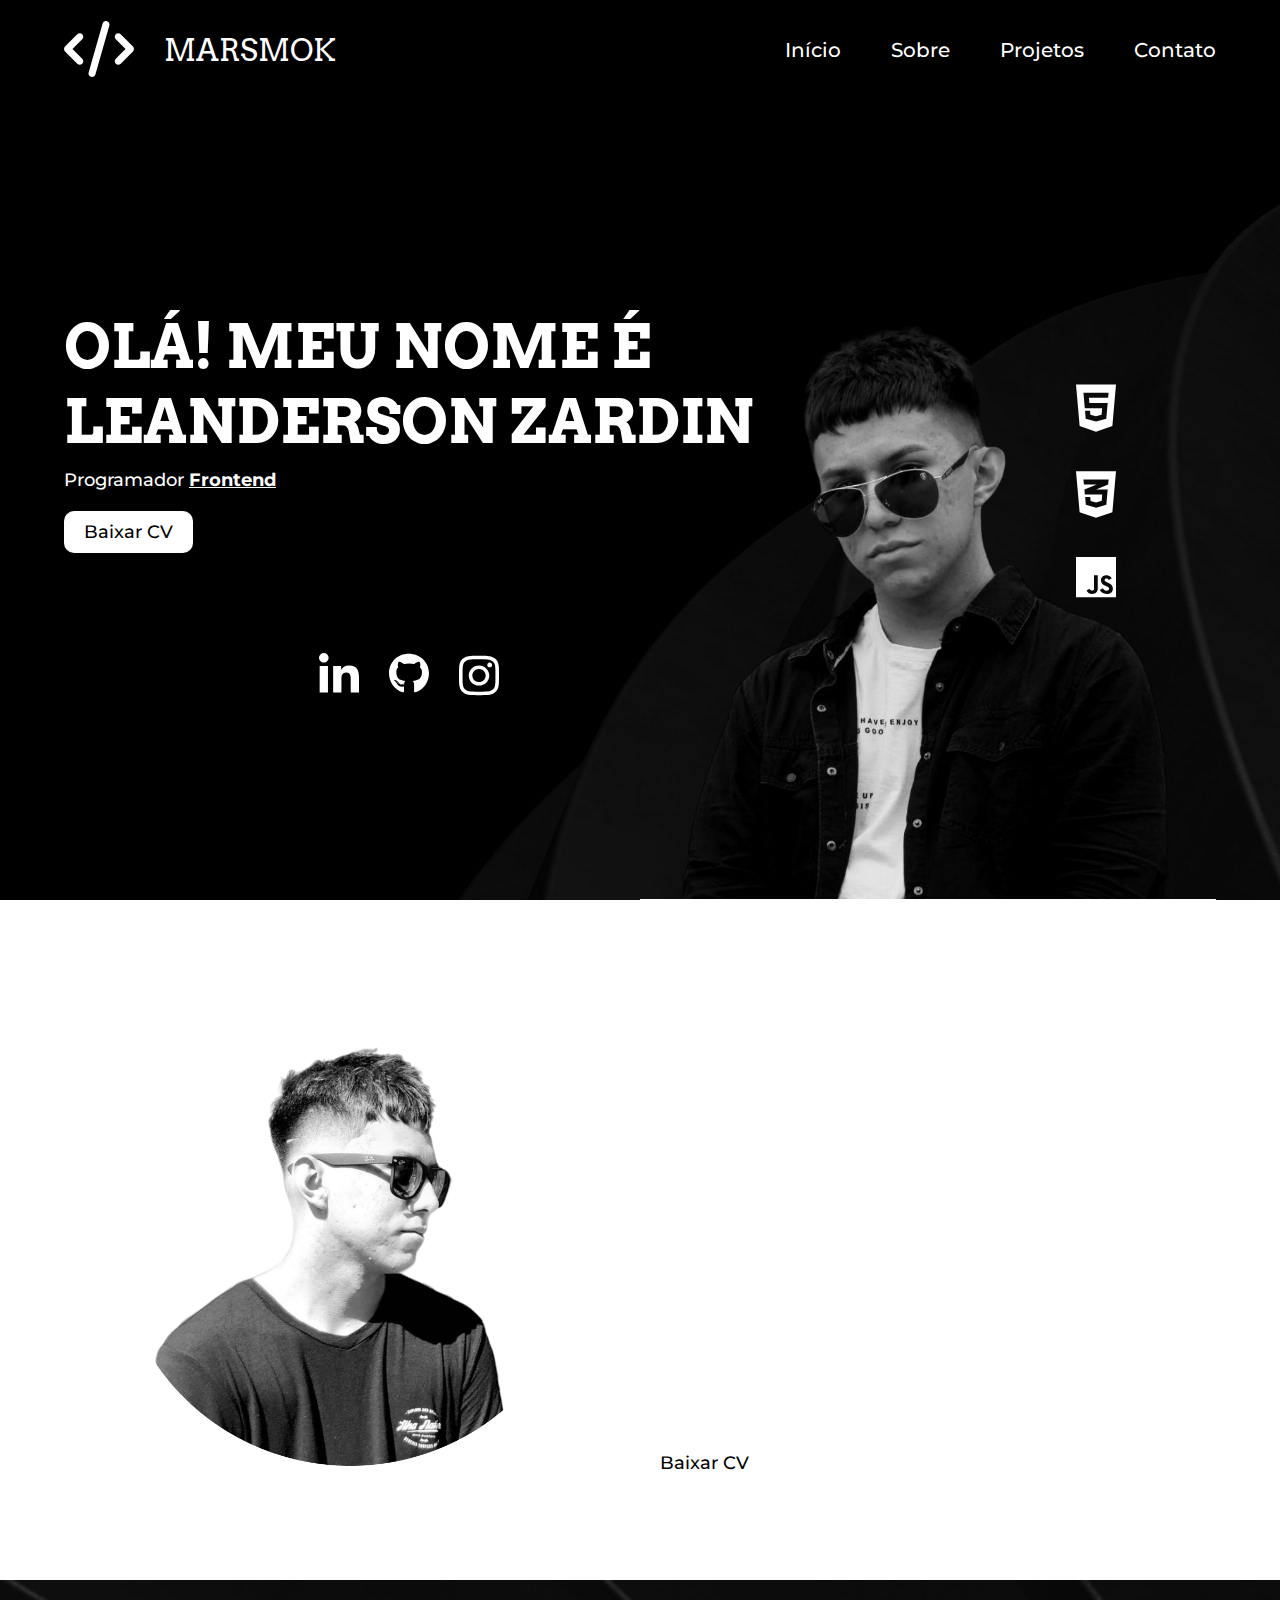
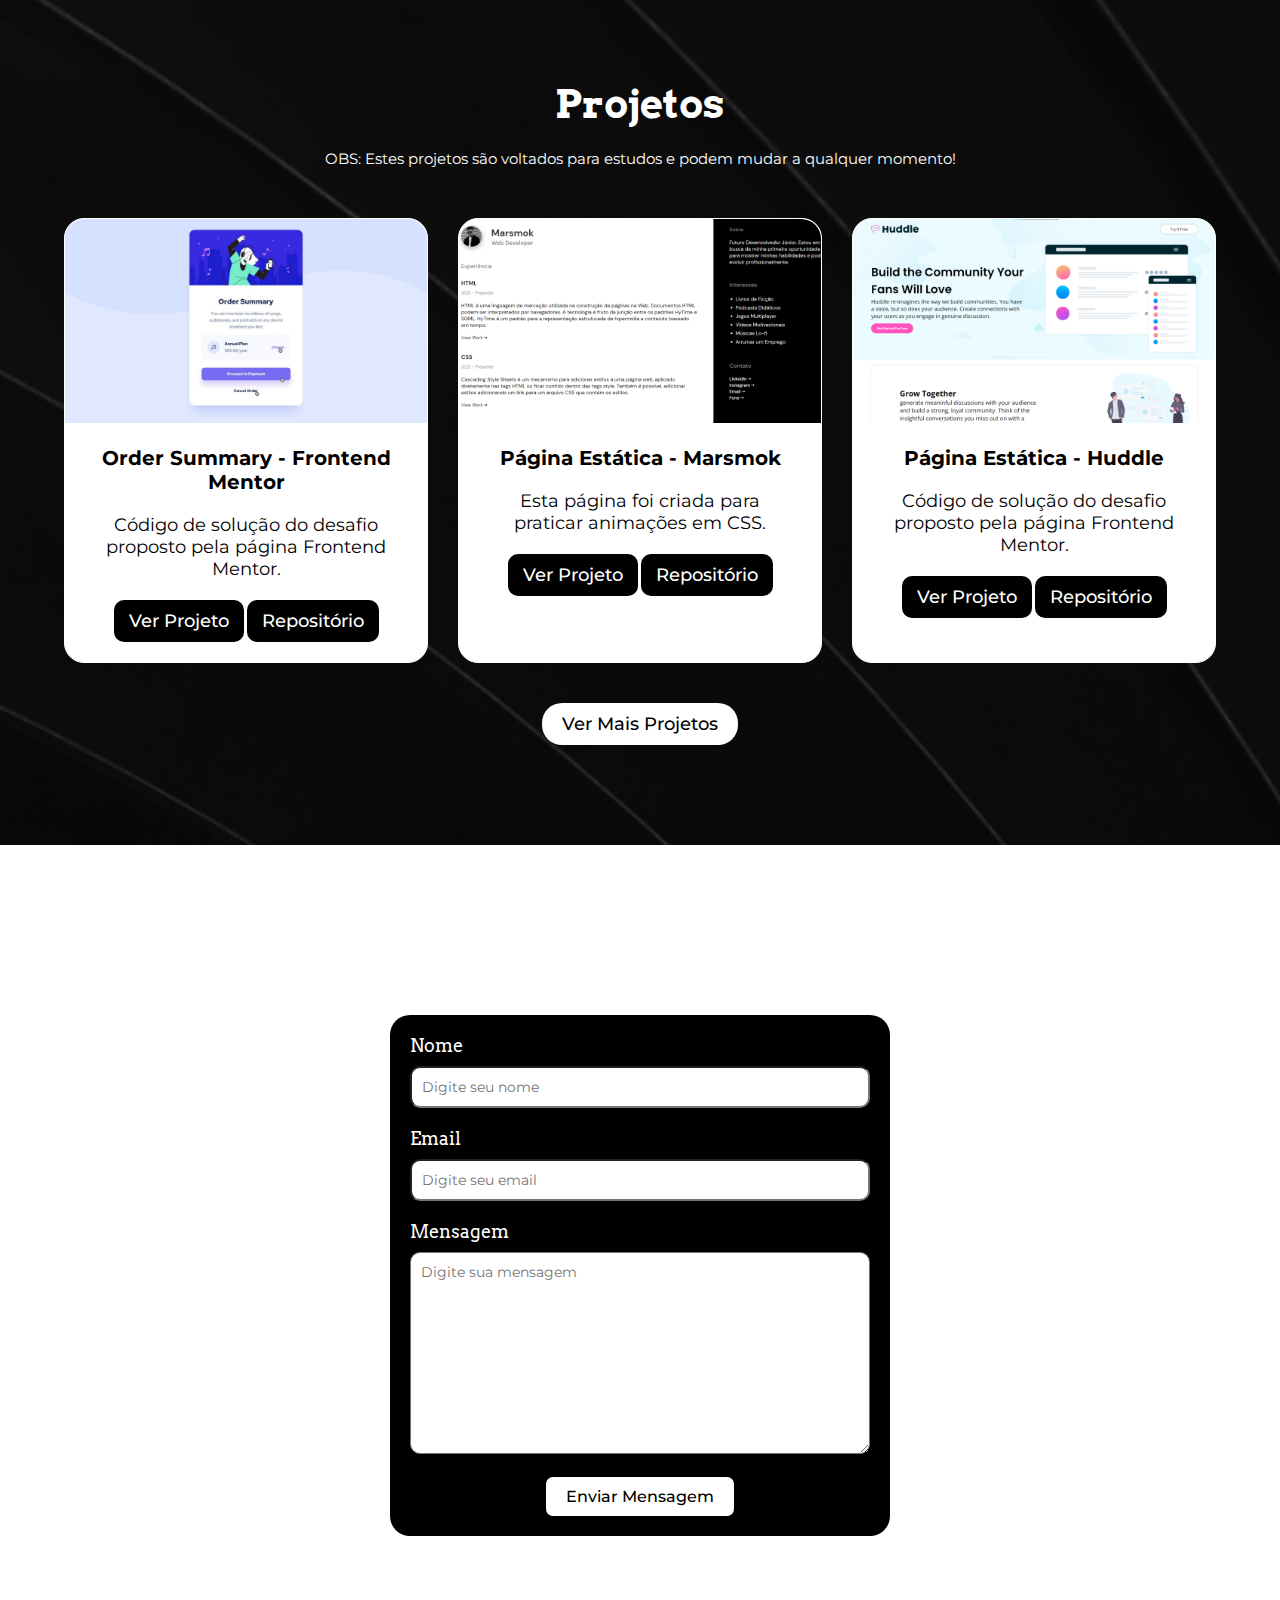
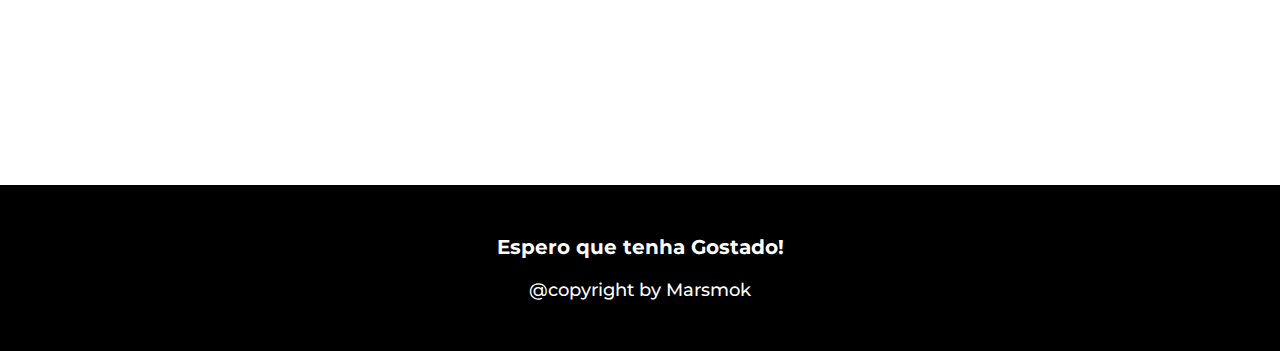
==== index.html @ 1ebda2ae "Footer Section" ====
<!DOCTYPE html>
<html lang="pt-br">
<head>
  <meta charset="UTF-8">
  <meta http-equiv="X-UA-Compatible" content="IE=edge">
  <meta name="viewport" content="width=device-width, initial-scale=1.0">
  <title>Leanderson Zardin - Portfolio</title>
  <link rel="shortcut icon" href="img/favicon-32x32.png" type="image/x-icon">
  <link rel="stylesheet" href="style/general.css">
  <link rel="stylesheet" href="style/header.css">
  <link rel="stylesheet" href="style/main.css">
  <link rel="stylesheet" href="style/footer.css">  
  <link rel="stylesheet" href="style/media.css">
</head>
<body>
  <div class="background">
    <img src="img/textura5.jpg" alt="">
  </div>
  <header>
    <section class="container">
      <nav>
        <div class="logo">
          <figure>
            <img src="img/logo-icon.svg" alt="logo">
          </figure>
          <p>MARSMOK</p>
        </div>
        <ul>
          <li>
            <a href="#home">Início</a>
          </li>
          <li>
            <a href="#about">Sobre</a>
          </li>
          <li>
            <a href="#works">Projetos</a>
          </li>
          <li>
            <a href="#contact">Contato</a>
          </li>
        </ul>
        <div class="toggle">
          <div class="line"></div>
          <div class="line"></div>
          <div class="line"></div>
        </div>
      </nav>
      <div class="principal-section" id="home">
        <div class="welcome">
          <h1>Olá! Meu nome é <br> Leanderson Zardin</h1>
          <p>Programador <span>Frontend</span></p>
          <a href="cv/CV Leanderson Zardin.pdf" download class="cv">Baixar CV</a>
          <div class="social-network">
            <a href="https://www.linkedin.com/feed/">
              <img src="img/linkedin-in.svg" alt="linkedin">
            </a>
            <a href="https://github.com/Leanderson-Zardin">
              <img src="img/github.svg" alt="github">
            </a>
            <a href="https://www.instagram.com/marsmok_/">
              <img src="img/instagram.svg" alt="instagram">
            </a>
          </div>
        </div>
        <figure>
          <img src="img/marsmok-image-3.png" alt="Imagem de Marsmok" class="marsmok-image">
          <img src="img/html5.svg" alt="html" class="icon html">
          <img src="img/css3.svg" alt="css" class="icon css">
          <img src="img/js.svg" alt="javascript" class="icon js">
        </figure>
      </div>
    </section>
  </header>
  <main>
    <section class="first-section" id="about">
      <div class="container about-section">
        <figure>
          <img src="img/marsmok-image-4.png" alt="marsmok">
        </figure>
        <div class="about">
          <h2>Sobre Mim</h2>
          <p>
            Olá! Me chamo Leanderson e tenho 18 anos.
          </p>
          <p>
            Eu sou um estudante de programação na linguagem Javascript e procuro me especializar na área de Desenvolvimento Web. Tenho ciência do que a tecnologia nos proporciona e é isso o que me motiva a seguir em frente com meus objetivos.
          </p>
          <p>
            Fiz um estágio por quase 2 anos, trabalhando na recepção do CRAS Anair, em Cachoeirinha - RS. Pude aprimorar habilidades como comunicação, relações públicas e trabalho em equipe. Atualmente, estou em busca de clientes para ajudá-los a colocar seus Negócios na internet e, é claro, para adquirir experiência.
          </p>
          <a href="cv/CV Leanderson Zardin.pdf" download class="cv">Baixar CV</a>
        </div>
      </div>
    </section>
    <section class="work-section" id="works">
      <div class="container work-container">
        <h2>Projetos</h2>
        <span>OBS: Estes projetos são voltados para estudos e podem mudar a qualquer momento!</span>
        <div class="grid-work">
          <div class="work">
            <figure>
              <img src="img/projeto2.png" alt="proejto 1">
            </figure>
            <h3>Order Summary - Frontend Mentor</h3>
            <p>
              Código de solução do desafio proposto pela página Frontend Mentor.
            </p>
            <div class="work-button">
              <button>
                <a href="https://older-summary-component.vercel.app/">
                  Ver Projeto
                </a>
              </button>
              <button>
                <a href="https://github.com/Leanderson-Zardin/Frontend-Mentor-Challenge/tree/master/Older%20Summary%20Component">
                  Repositório
                </a>
              </button>
            </div>
          </div>
          <div class="work">
            <figure>
              <img src="img/projeto1.png" alt="proejto 1">
            </figure>
            <h3>Página Estática - Marsmok</h3>
            <p>
              Esta página foi criada para praticar animações em CSS.
            </p>
            <div class="work-button">
              <button>
                <a href="https://marsmok-responsive-layout.vercel.app/">
                  Ver Projeto
                </a>
              </button>
              <button>
                <a href="https://github.com/Leanderson-Zardin/Responsive-Layout">
                  Repositório
                </a>
              </button>
            </div>
          </div>
          <div class="work">
            <figure>
              <img src="img/projeto3.png" alt="proejto 1">
            </figure>
            <h3>Página Estática - Huddle</h3>
            <p>
              Código de solução do desafio proposto pela página Frontend Mentor.
            </p>
            <div class="work-button">
              <button>
                <a href="https://huddle-frontend-challenge.vercel.app/">
                  Ver Projeto
                </a>
              </button>
              <button>
                <a href="https://github.com/Leanderson-Zardin/Frontend-Mentor-Challenge/tree/master/Huddle%20LP%20-%202">
                  Repositório
                </a>
              </button>
            </div>
          </div>
        </div>
        <button class="more-work">
          <a href="https://linktr.ee/Leanderson_Zardin_Portfolio">
            Ver Mais Projetos
          </a>
        </button>
      </div>
    </section>
    <section class="contact-section" id="contact">
      <div class="container contact-container">
        <h2>Contato</h2>
        <form action="https://api.staticforms.xyz/submit" method="post" class="grid-form">
          <div class="nome">
            <label for="nome">Nome</label>
            <input type="text" name="name" required placeholder="Digite seu nome" autocomplete="off">
          </div>
          <div class="email">
            <label for="email">Email</label>
            <input type="email" name="email" placeholder="Digite seu email" required>
          </div>
          <div class="mensagem">
            <label for="message">Mensagem</label>
            <textarea name="message" cols="30" rows="10" placeholder="Digite sua mensagem" required></textarea>
          </div>
          <button type="submit">Enviar Mensagem</button>

          <input type="hidden" name="accessKey" value="cc113016-c545-4af8-b3ac-59f536b1e426">
          <input type="hidden" name="redirectTo" value="http://127.0.0.1:5500/form-thanks.html">
        </form>
        <div class="social-network">
          <a href="https://www.linkedin.com/feed/">
            <img src="img/linkedin-in.svg" alt="linkedin">
          </a>
          <a href="https://github.com/Leanderson-Zardin">
            <img src="img/github.svg" alt="github">
          </a>
          <a href="https://www.instagram.com/marsmok_/">
            <img src="img/instagram.svg" alt="instagram">
          </a>
          <a href="https://wa.me/5551986587999">
            <img src="/img/whatsapp.svg" alt="whatsapp">
          </a>
        </div>
      </div>
    </section>
  </main>
  <footer>
    <div class="container footer-container">
      <h3>Espero que tenha Gostado!</h3>
      <p>
        @copyright by Marsmok
      </p>
    </div>
  </footer>
</body>
</html>
---- style/general.css ----
@import url('https://fonts.googleapis.com/css2?family=Arvo:wght@700&family=Montserrat:wght@400;500&display=swap');

:root {
  --primary-color: #0b0b0d;
  --secondary-color: #100153;
}

* {
  margin: 0;
  padding: 0;
  box-sizing: border-box;
  list-style: none;
  text-decoration: none;
  font-size: 10px;
  font-family: "Montserrat";
  color: white;
}

body {
  width: 100%;  
}

.container {
  width: min(164rem, 90%);
  margin: 0 auto;
}

body::-webkit-scrollbar {
  width: 14px;
}
body::-webkit-scrollbar-track {
  background: rgb(139, 138, 138);
}
body::-webkit-scrollbar-thumb {
  background-color: white;
  border-radius: 2rem;
}

.background {
  position: fixed;
  z-index: -10;
  filter: blur(4px);
}
---- style/header.css ----
header {
  width: 100%;
  height: 100vh;
  background-image: url(/img/texture3.jpg);
}

nav {
  height: 10rem;
  justify-content: space-between;
}

nav,
.logo,
nav ul {
  display: flex;
  align-items: center;
  gap: 3rem;
}

.logo p {
  font-size: 3rem;
  font-family: "Arvo";
}
.logo figure {
  width: 7rem;
}
.logo figure img {
  width: 100%;
}

nav ul {
  gap: 5rem;
}
nav ul li a{
  font-size: 2rem;
  font-weight: 500;
  color: white;
}

.toggle {
  width: 4rem;
  height: 5rem;
  display: none;
  flex-direction: column;
  gap: .5rem;
  justify-content: center;
}
.line {
  width: 100%;
  height: .5rem;
  border-radius: 1rem;
  background: white;
  display: block;
}

.principal-section {
  display: flex;
  align-items: center;
  justify-content: space-between;
  gap: 15rem;
  height: calc(100vh - 10rem);
  width: 100%;
  position: relative;
  overflow: hidden;
}

.principal-section figure {
  width: 50%;
  max-height: calc(100vh - 10rem);
  position: absolute;
  display: block;
  bottom: 0;
  right: 0;
  border-bottom: 1px solid white;
}
.principal-section figure img {
  width: 100%;
  display: block;
}

h1 {
  font-family: "Arvo";
  font-size: 6rem;
  text-transform: uppercase;
  margin: 1rem 0rem;
}

.principal-section p {
  font-size: 1.8rem;
  font-weight: 500;
}
.principal-section p span {
  font-size: 1.8rem;
  font-weight: bold;
  text-decoration: underline;
}

.principal-section a.cv,
.about-section a.cv {
  color: black;
  padding: 1rem 2rem;
  border-radius: 1rem;
  background: white;
  display: inline-block;
  margin-top: 2rem;
  font-size: 1.8rem;
  font-weight: 500;

}

.social-network {
  display: flex;
  margin-top: 5rem;
  gap: 3rem;
  margin: 10rem auto 0rem;
  justify-content: center;
}
.social-network a img {
  width: 4rem;
}

.principal-section figure img.icon {
  width: 7%;
  position: absolute;
  right: 10rem;
}
.html {
  top: 10%;
}
.css {
  top: 25%;
}
.js {
  top: 40%;
}
---- style/main.css ----
/*----------------- ABOUT SECTION --------------------*/
.first-section {
  border: 1px solid white;
}

.about-section {
  display: flex;
  align-items: center;
  margin: 5rem auto;
}
.about-section figure img {
  width: 100%;
}
.about-section figure {
  width: 50%;
}
.about {
  width: 50%;
  color: white;
}

h2 {
  font-size: 4rem;
  font-family: "Arvo";
  margin-bottom: 2rem;
}
.about-section p {
  font-size: 1.8rem;
  margin-bottom: 1.5rem;
  line-height: 2.6rem;
}
.about-section p:first-of-type {
  font-weight: 500;
}

/*----------------- WORK SECTION --------------------*/
.work-section {
  background-image: url(/img/textura4.jpg);
  padding: 10rem 0rem;
  text-align: center;
}

.grid-work {
  margin-top: 5rem;
}

.work {
  background: white;
  border-radius: 2rem;
  border: 1px solid white;
}
.work figure,
.work figure img {
  width: 100%;
  border-top-right-radius: 2rem;
  border-top-left-radius: 2rem;
}

.work h3 {
  font-size: 2rem;
  margin: 2rem 0rem;
  color: black;
}

.work-section span {
  font-size: 1.5rem;
}

.work button {
  background: black;
  border-radius: 1rem;
  padding: 1rem 1.5rem;
  border: none;
}
.work button a {
  font-size: 1.8rem;
  font-weight: 500;
}
.work-button {
  padding-bottom: 2rem;
}

.work p {
  font-size: 1.8rem;
  padding: 0rem 4rem;
  margin-bottom: 2rem;
  color: black;
}

.grid-work {
  display: grid;
  grid-template-columns: repeat(3, 1fr);
  gap: 3rem;
}

.more-work {
  background-color: white;
  border: none;
  border-radius: 2rem;
  padding: 1rem 2rem;
  margin-top: 4rem;
}
.more-work a {
  font-size: 1.8rem;
  font-weight: 500;
  color: black;
}

/*----------------- CONTACT SECTION --------------------*/

.contact-section {
  padding: 10rem 0rem;
  text-align: center;
  border: 1px solid white;
}

.contact-section form label{
  display: block;
  font-weight: 500;
  font-family: "arvo";
  font-size: 1.8rem;
  text-align: left;
}
.contact-section form {
  width: min(50rem, 90%);
  margin: 0rem auto;
  text-align: center;
  padding: 2rem;
  background: black;
  border-radius: 2rem;
}
.contact-section form div {
  margin-bottom: 2rem;
}

.contact-section label,
.contact-section input,
textarea {
  width: 100%;
}

.contact-section input,
textarea {
  color: black;
  padding: 1rem;
  border-radius: 1rem;
  margin-top: 1rem;
  font-size: 1.4rem;
}
.contact-section input:focus,
textarea:focus {
  outline: none;
}

.contact-section form button {
  background: white;
  color: black;
  padding: 1rem 2rem;
  border: none;
  border-radius: .7rem;
  font-size: 1.6rem;
  font-weight: 500;
}

.contact-section .social-network {
  flex-wrap: wrap;
}
---- style/footer.css ----
footer {
  background: black;
  padding: 5rem 0rem;
  text-align: center;
}

footer h3 {
  font-size: 2rem;
  margin-bottom: 2rem;
}

footer p {
  font-size: 1.8rem;
  font-weight: 500;
}
---- style/media.css ----
@media (max-width: 1250px) {
  .grid-work {
    grid-template-columns: 1fr;
    padding: 0rem 2rem;
  }
}

@media (max-width: 1220px) {
  header {
    height: 100%;
  }
  
  h1 {
    font-size: 5rem;
  }
  .welcome {
    text-align: center;
  }

  .principal-section {
    flex-direction: column;
    margin-top: 5rem;
    gap: 4rem;
    justify-content: space-between;
    height: 100%;
  }
  .principal-section figure {
    position: relative;
    bottom: 0;
    width: min(50rem, 80%)
  }
  .social-network {
    margin-top: 7rem;
  }
  .principal-section figure img.icon {
    display: none;
  }

  .about-section {
    flex-direction: column;
  }
  .about {
    width: 90%;
    color: white;
    text-align: center;
  }
  .first-section a {
    margin-bottom: 5rem;
  }
}

@media (max-width: 1020px) {
  header {
    background-position: left;
  }
}

@media (max-width: 800px) {
  .toggle {
    display: flex;
  }
  nav ul {
    display: none;
  }
}

@media (max-width: 640px) {
  h1 {
    font-size: 3.5rem;
  }
}

@media (max-width: 490px) {
  h1 {
    font-size: 2.5rem;
  }
  .logo p {
    font-size: 2rem;
  }
  .logo figure {
    width: 5rem;
  }
}

@media (max-width: 344px) {
  .work button:first-of-type {
    margin-bottom: 1rem;
  }
}

@media (max-width: 300px) {
  .logo figure {
    display: none;
  }
}
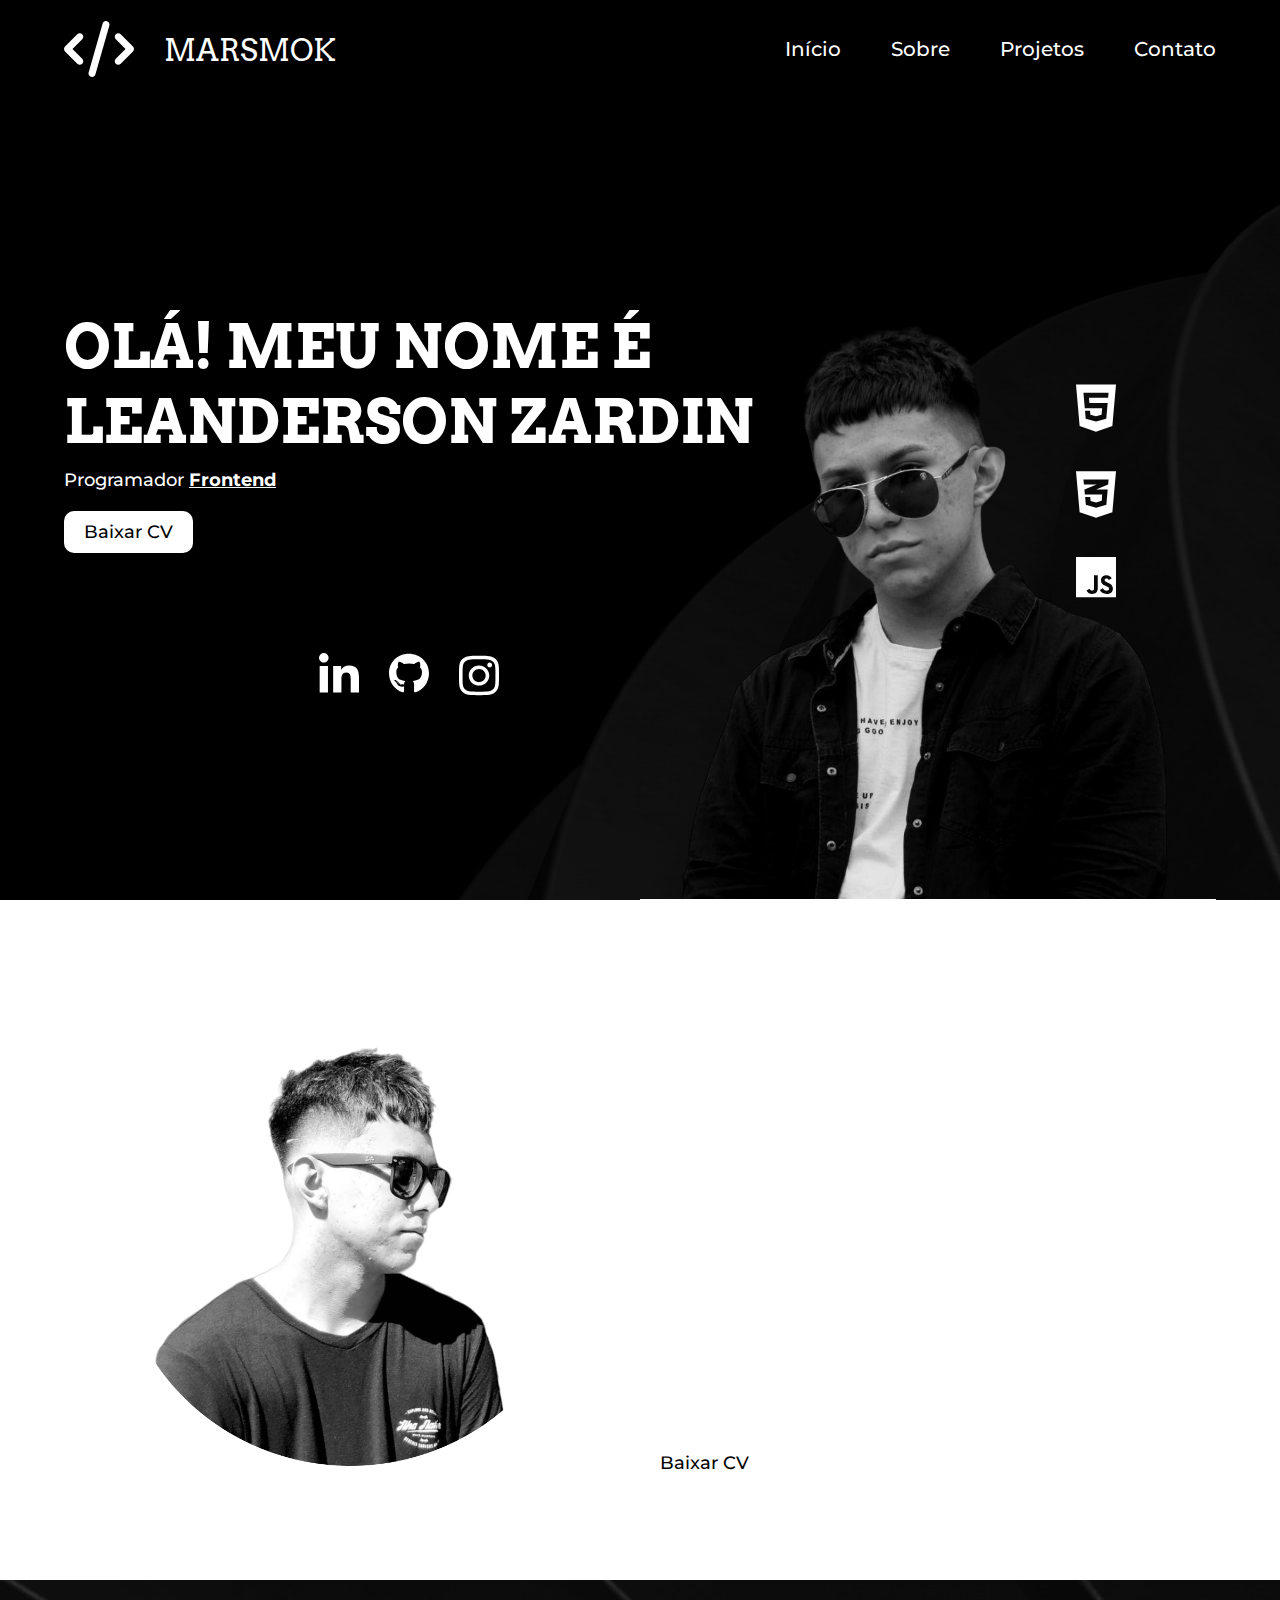
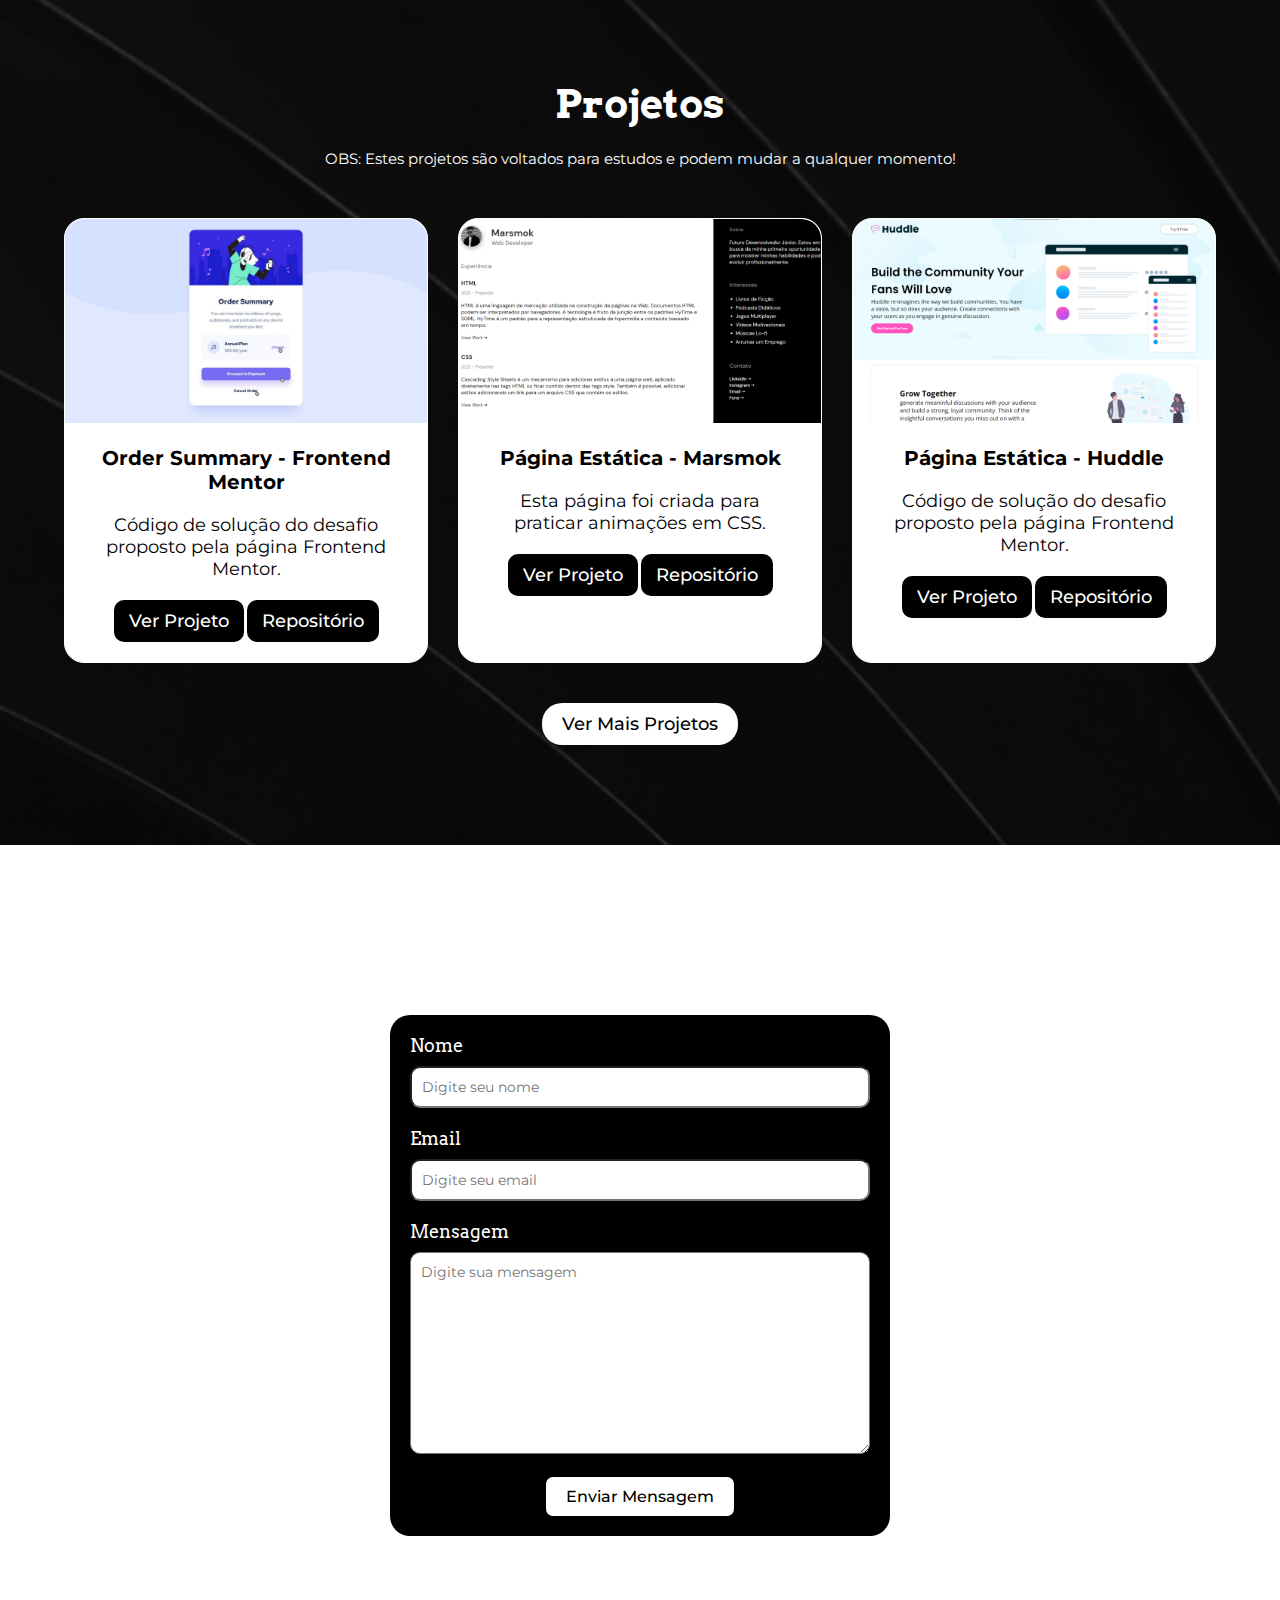
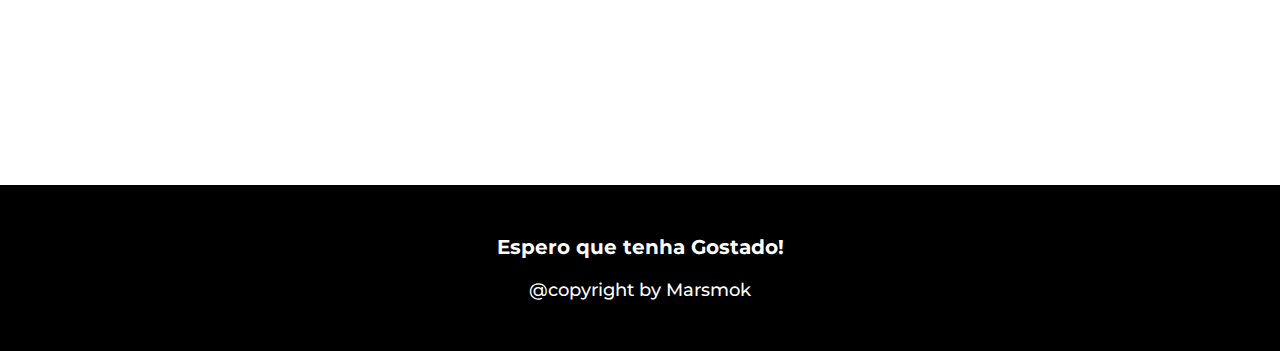
==== commit 1046ffbb: "Transitions" ====
--- a/index.html
+++ b/index.html
@@ -28,15 +28,19 @@
         <ul>
           <li>
             <a href="#home">Início</a>
+            <hr>
           </li>
           <li>
             <a href="#about">Sobre</a>
+            <hr>
           </li>
           <li>
             <a href="#works">Projetos</a>
+            <hr>
           </li>
           <li>
             <a href="#contact">Contato</a>
+            <hr>
           </li>
         </ul>
         <div class="toggle">
--- a/style/header.css
+++ b/style/header.css
@@ -35,6 +35,14 @@
   font-size: 2rem;
   font-weight: 500;
   color: white;
+}
+nav ul li hr {
+  transform-origin: 0px 0px;
+  transform: scaleX(0);
+  transition: all .15s;
+}
+nav ul li:hover hr {
+  transform: scaleX(1);
 }
 
 .toggle {
@@ -105,7 +113,11 @@
   margin-top: 2rem;
   font-size: 1.8rem;
   font-weight: 500;
-
+  transition: all .15s;
+}
+.principal-section a.cv:hover,
+.about-section a.cv:hover {
+  background: rgb(165, 160, 160);
 }
 
 .social-network {
@@ -117,6 +129,10 @@
 }
 .social-network a img {
   width: 4rem;
+  transition: all .15s;
+}
+.social-network a img:hover {
+  filter: opacity(.6);
 }
 
 .principal-section figure img.icon {
--- a/style/main.css
+++ b/style/main.css
@@ -71,6 +71,10 @@
   border-radius: 1rem;
   padding: 1rem 1.5rem;
   border: none;
+  transition: all .15s;
+}
+.work button:hover {
+  opacity: .6;
 }
 .work button a {
   font-size: 1.8rem;
@@ -99,6 +103,10 @@
   border-radius: 2rem;
   padding: 1rem 2rem;
   margin-top: 4rem;
+  transition: all .15s;
+}
+.more-work:hover {
+  background: rgb(165, 160, 160);
 }
 .more-work a {
   font-size: 1.8rem;
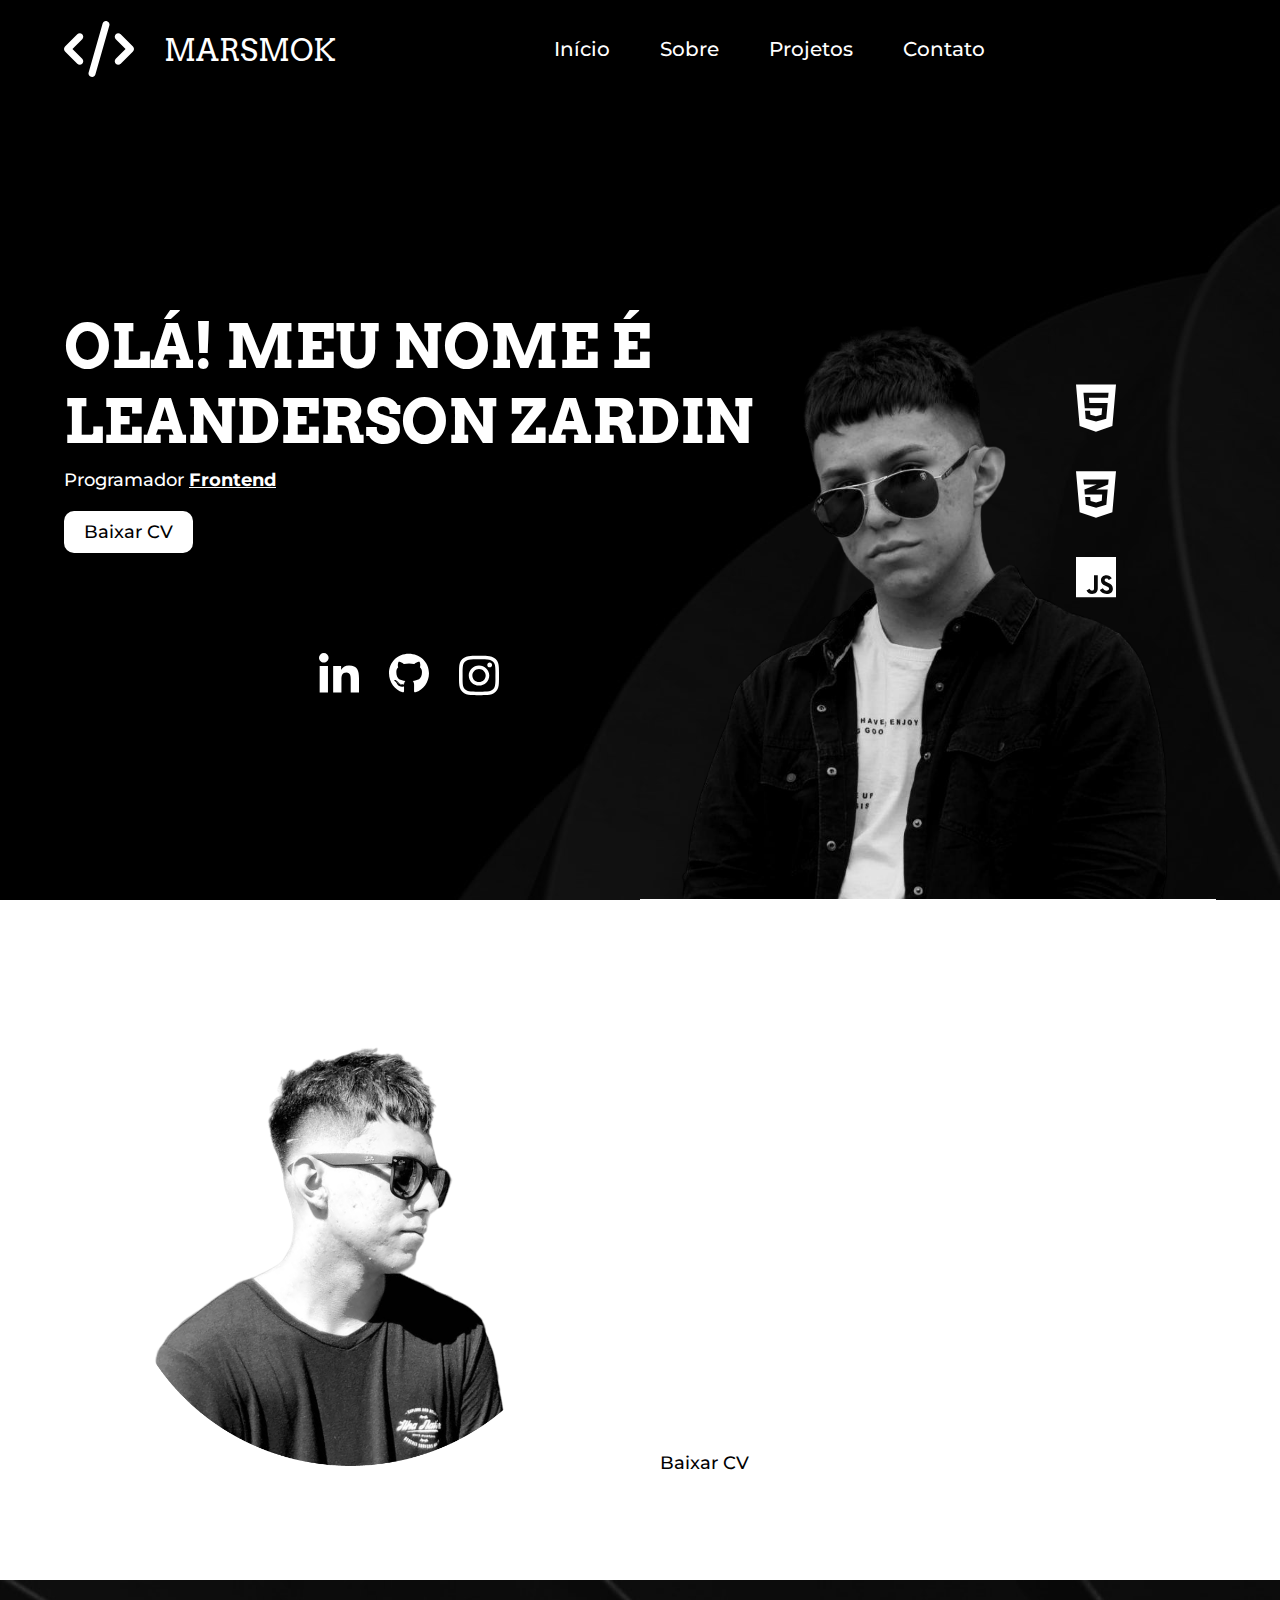
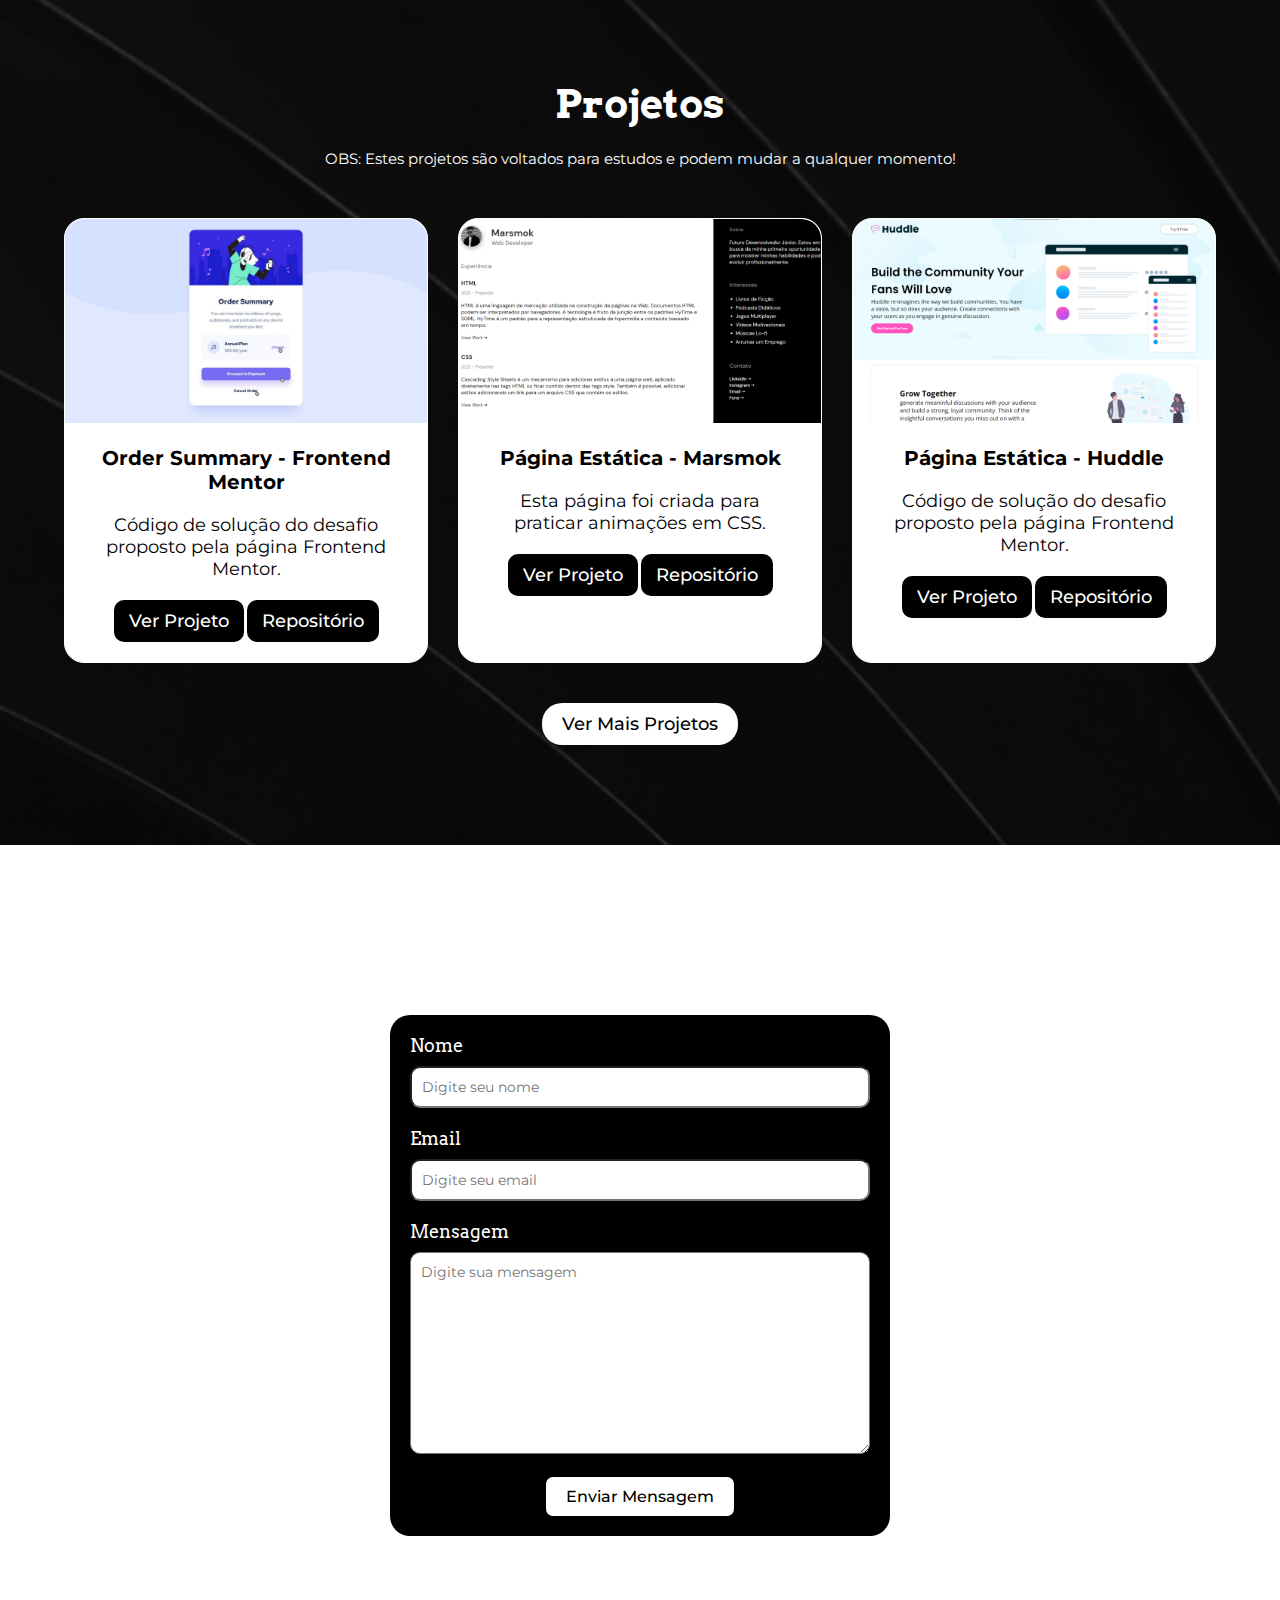
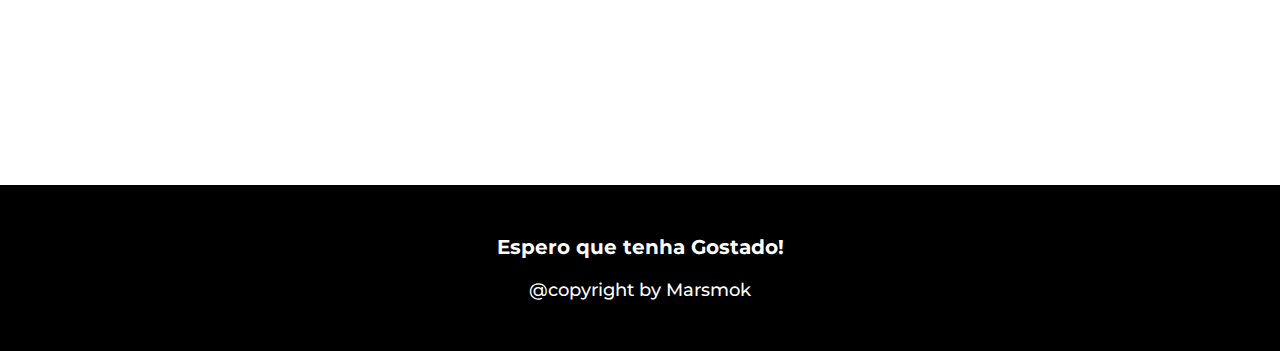
==== commit 64043772: "Toggle" ====
--- a/index.html
+++ b/index.html
@@ -43,10 +43,31 @@
             <hr>
           </li>
         </ul>
-        <div class="toggle">
-          <div class="line"></div>
-          <div class="line"></div>
-          <div class="line"></div>
+        <input type="checkbox" id="check">
+        <div id="toggle">
+            <div class="line top"></div>
+            <div class="line mid"></div>
+            <div class="line bottom"></div>
+            <div class="menu-hidden">
+              <ul>
+                <li>
+                  <a href="#home">Início</a>
+                  <hr>
+                </li>
+                <li>
+                  <a href="#about">Sobre</a>
+                  <hr>
+                </li>
+                <li>
+                  <a href="#works">Projetos</a>
+                  <hr>
+                </li>
+                <li>
+                  <a href="#contact">Contato</a>
+                  <hr>
+                </li>
+              </ul>
+            </div>
         </div>
       </nav>
       <div class="principal-section" id="home">
@@ -218,5 +239,16 @@
       </p>
     </div>
   </footer>
+
+  <script>
+    const toggle = document.getElementById('toggle');
+    let show = true;
+    toggle.addEventListener("click", () => {
+      toggle.classList.toggle('active');
+      document.body.style.overflow = show ? "hidden" : "initial";
+      show = !show; 
+    })
+
+  </script>
 </body>
 </html>--- a/style/header.css
+++ b/style/header.css
@@ -44,14 +44,17 @@
 nav ul li:hover hr {
   transform: scaleX(1);
 }
-
-.toggle {
+#check {
+  visibility: hidden;
+}
+#toggle {
   width: 4rem;
   height: 5rem;
   display: none;
   flex-direction: column;
   gap: .5rem;
   justify-content: center;
+  cursor: pointer;
 }
 .line {
   width: 100%;
@@ -59,7 +62,39 @@
   border-radius: 1rem;
   background: white;
   display: block;
+  transition: all .15s;
+  z-index: inherit;
 }
+
+#toggle.active .top {
+  transform: translateY(1rem) rotate(45deg);
+}
+#toggle.active .mid {
+  transform: scale(0);
+}
+#toggle.active .bottom {
+  transform: translateY(-1rem) rotate(-45deg);
+}
+
+#toggle.active {
+  position: absolute;
+  top: 2.5rem;
+  right: 5%;
+  z-index: 100;
+}
+
+#toggle.active .menu-hidden {
+  position: fixed;
+  height: 100vh;
+  width: 100vw;
+  background: gray;
+  z-index: 10;
+  left: 0;
+  bottom: 0;
+  overflow: hidden;
+}
+
+/*----------------- PRINCIPAL SECTION --------------------*/
 
 .principal-section {
   display: flex;
--- a/style/media.css
+++ b/style/media.css
@@ -56,7 +56,7 @@
 }
 
 @media (max-width: 800px) {
-  .toggle {
+  #toggle {
     display: flex;
   }
   nav ul {
@@ -86,9 +86,6 @@
   .work button:first-of-type {
     margin-bottom: 1rem;
   }
-}
-
-@media (max-width: 300px) {
   .logo figure {
     display: none;
   }
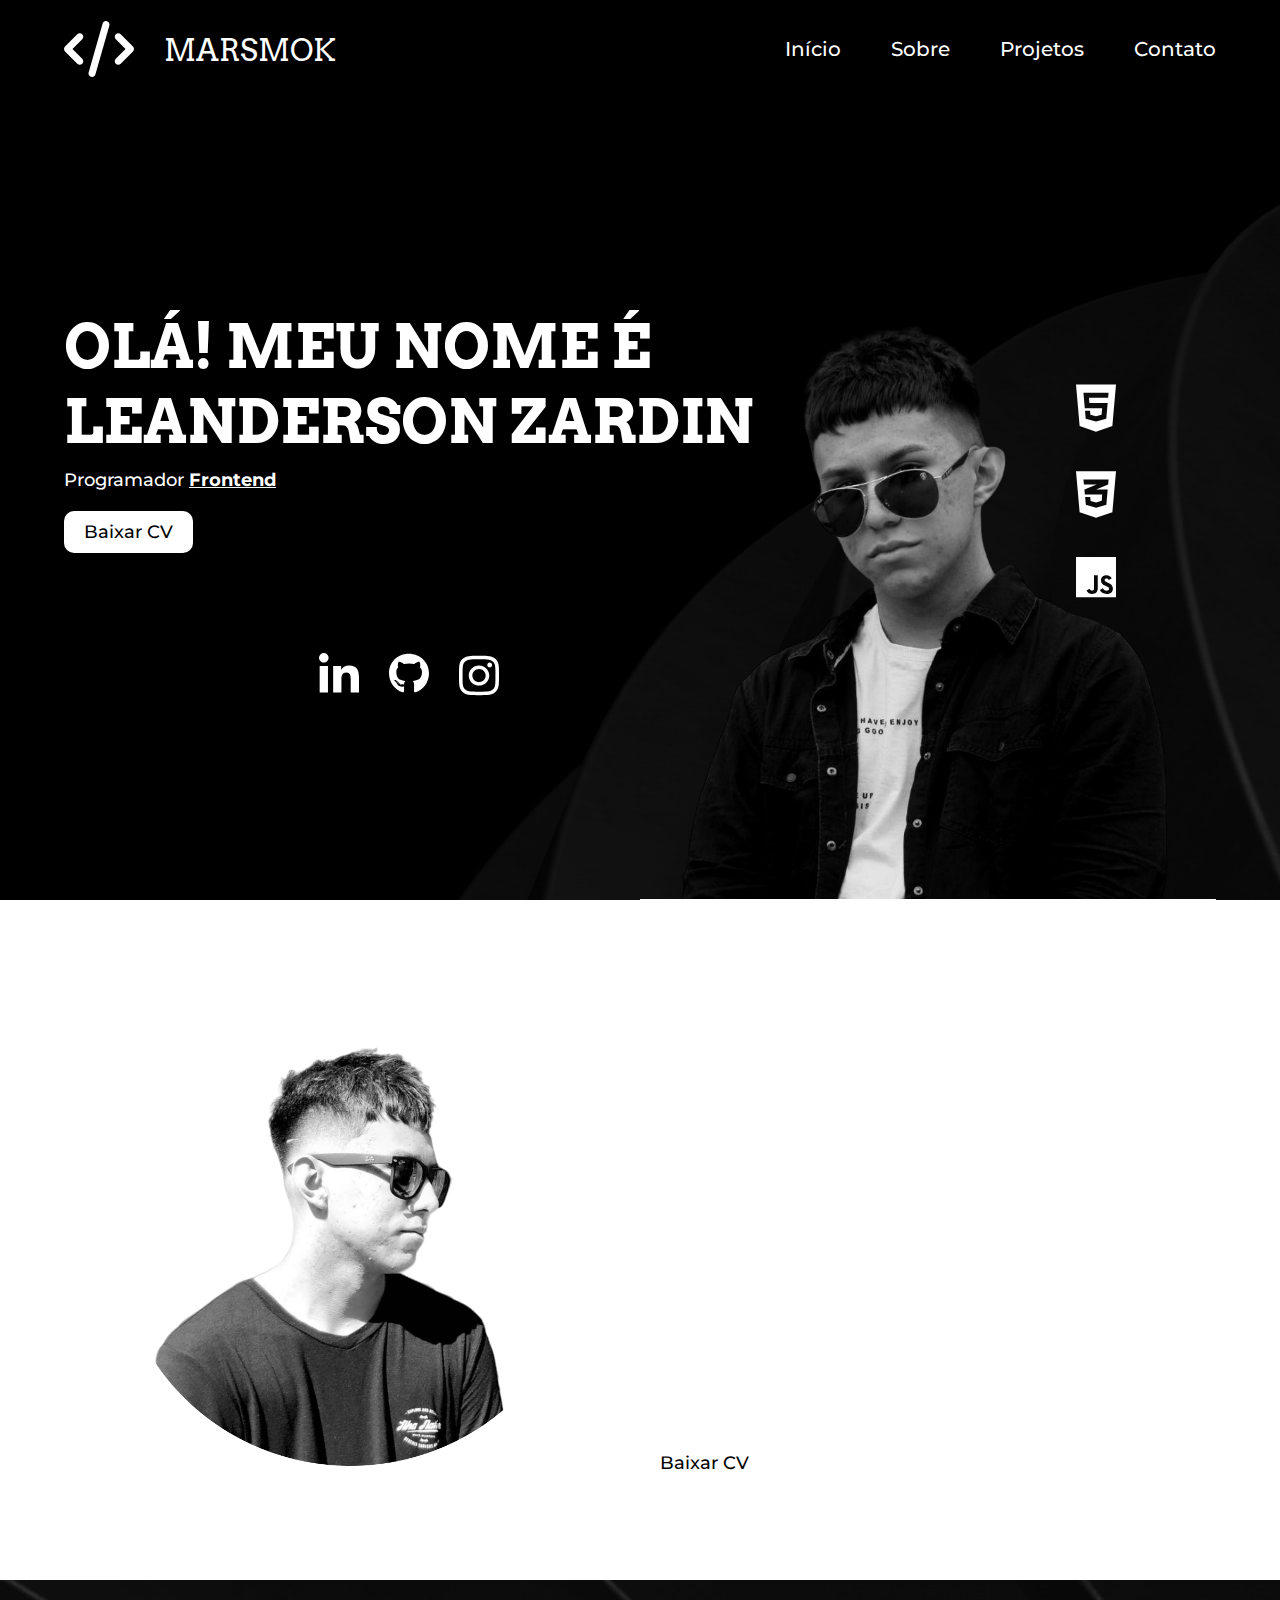
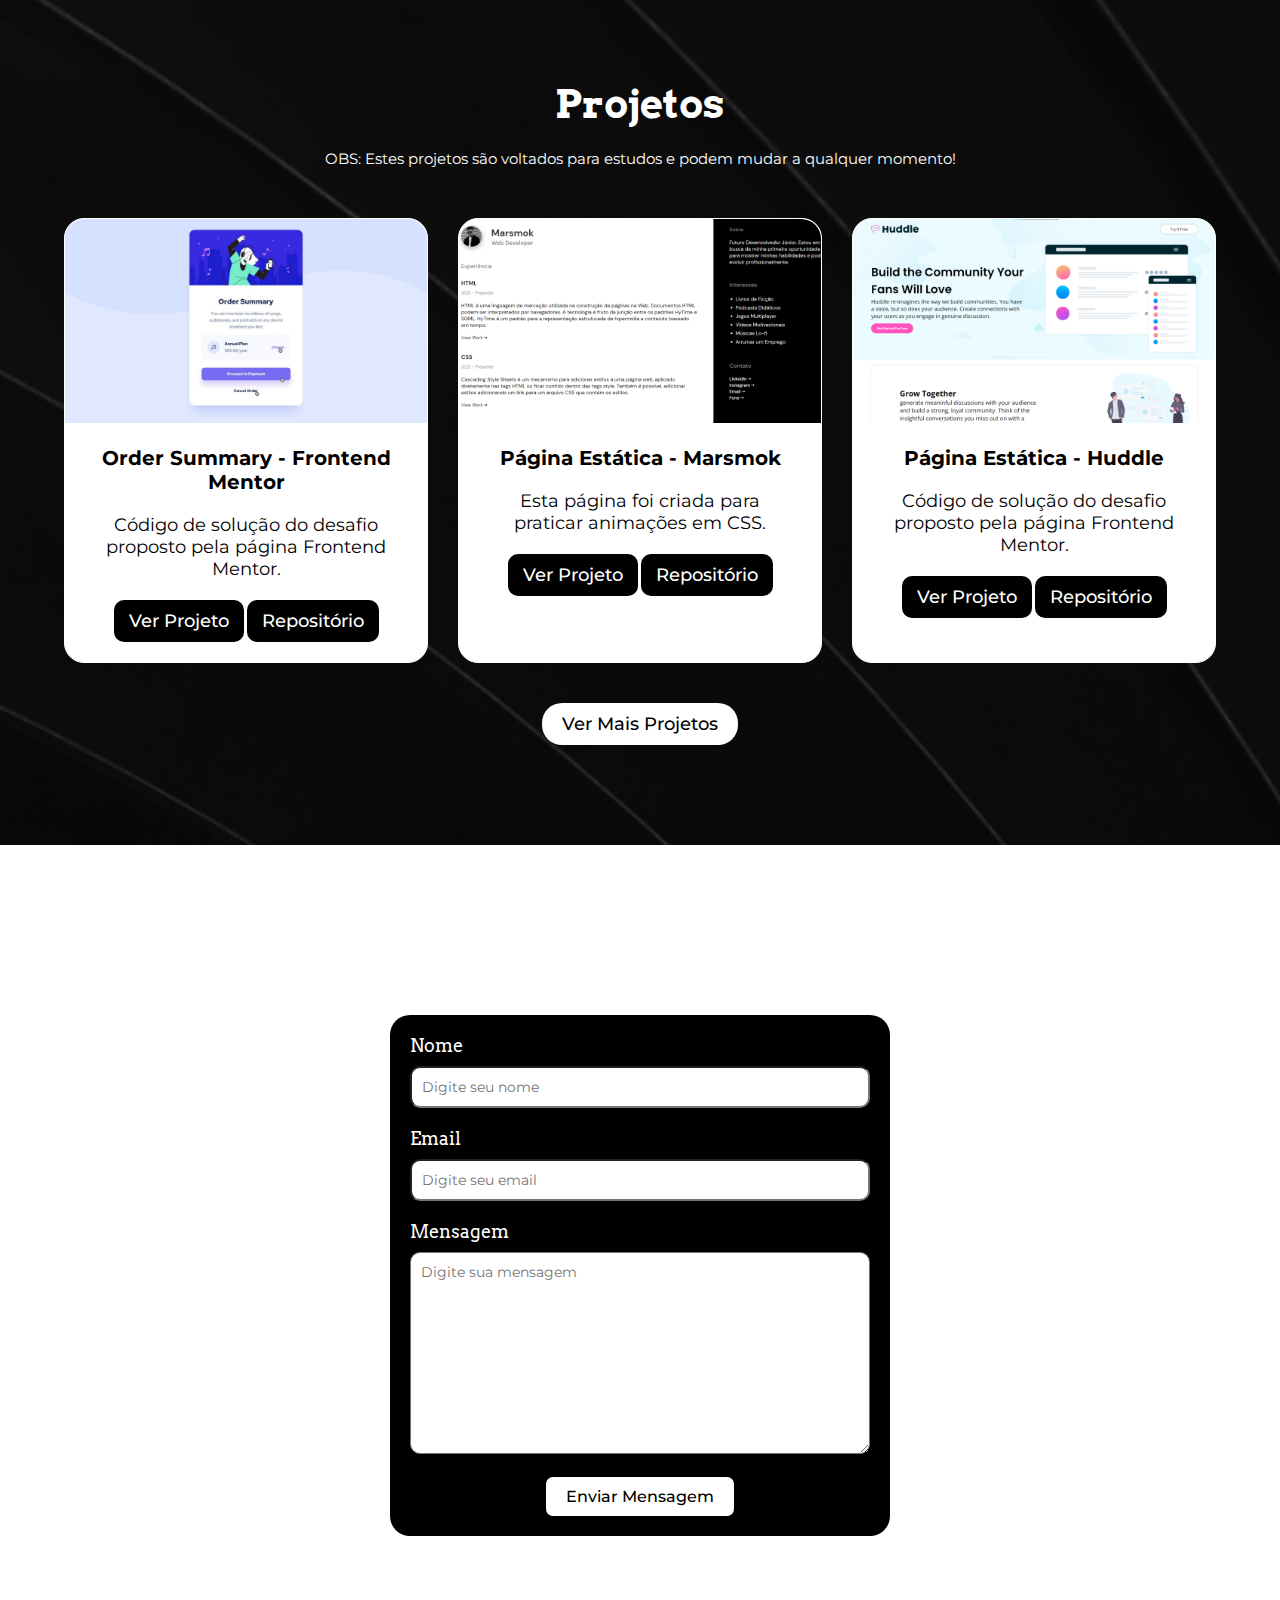
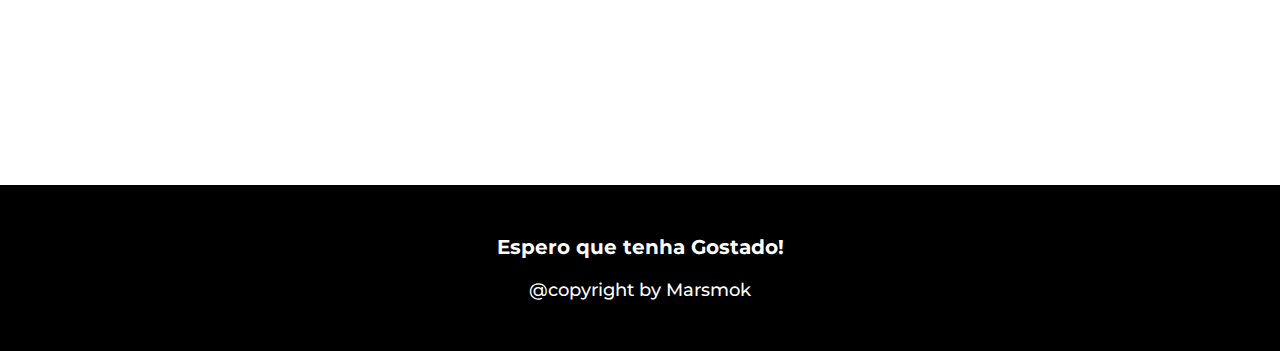
==== commit e1920c79: "finished toggle" ====
--- a/index.html
+++ b/index.html
@@ -43,7 +43,6 @@
             <hr>
           </li>
         </ul>
-        <input type="checkbox" id="check">
         <div id="toggle">
             <div class="line top"></div>
             <div class="line mid"></div>
--- a/style/header.css
+++ b/style/header.css
@@ -87,11 +87,26 @@
   position: fixed;
   height: 100vh;
   width: 100vw;
-  background: gray;
+  background-image: url(/img/texture3.jpg);
+  background-position: left;
   z-index: 10;
   left: 0;
   bottom: 0;
   overflow: hidden;
+  display: flex;
+  justify-content: center;
+  align-items: center;
+}
+
+#toggle.active .menu-hidden ul {
+  display: block;
+  text-align: center;
+  display: flex;
+  flex-direction: column;
+  gap: 4rem;
+}
+#toggle.active .menu-hidden ul li a{
+  font-size: 4rem;
 }
 
 /*----------------- PRINCIPAL SECTION --------------------*/
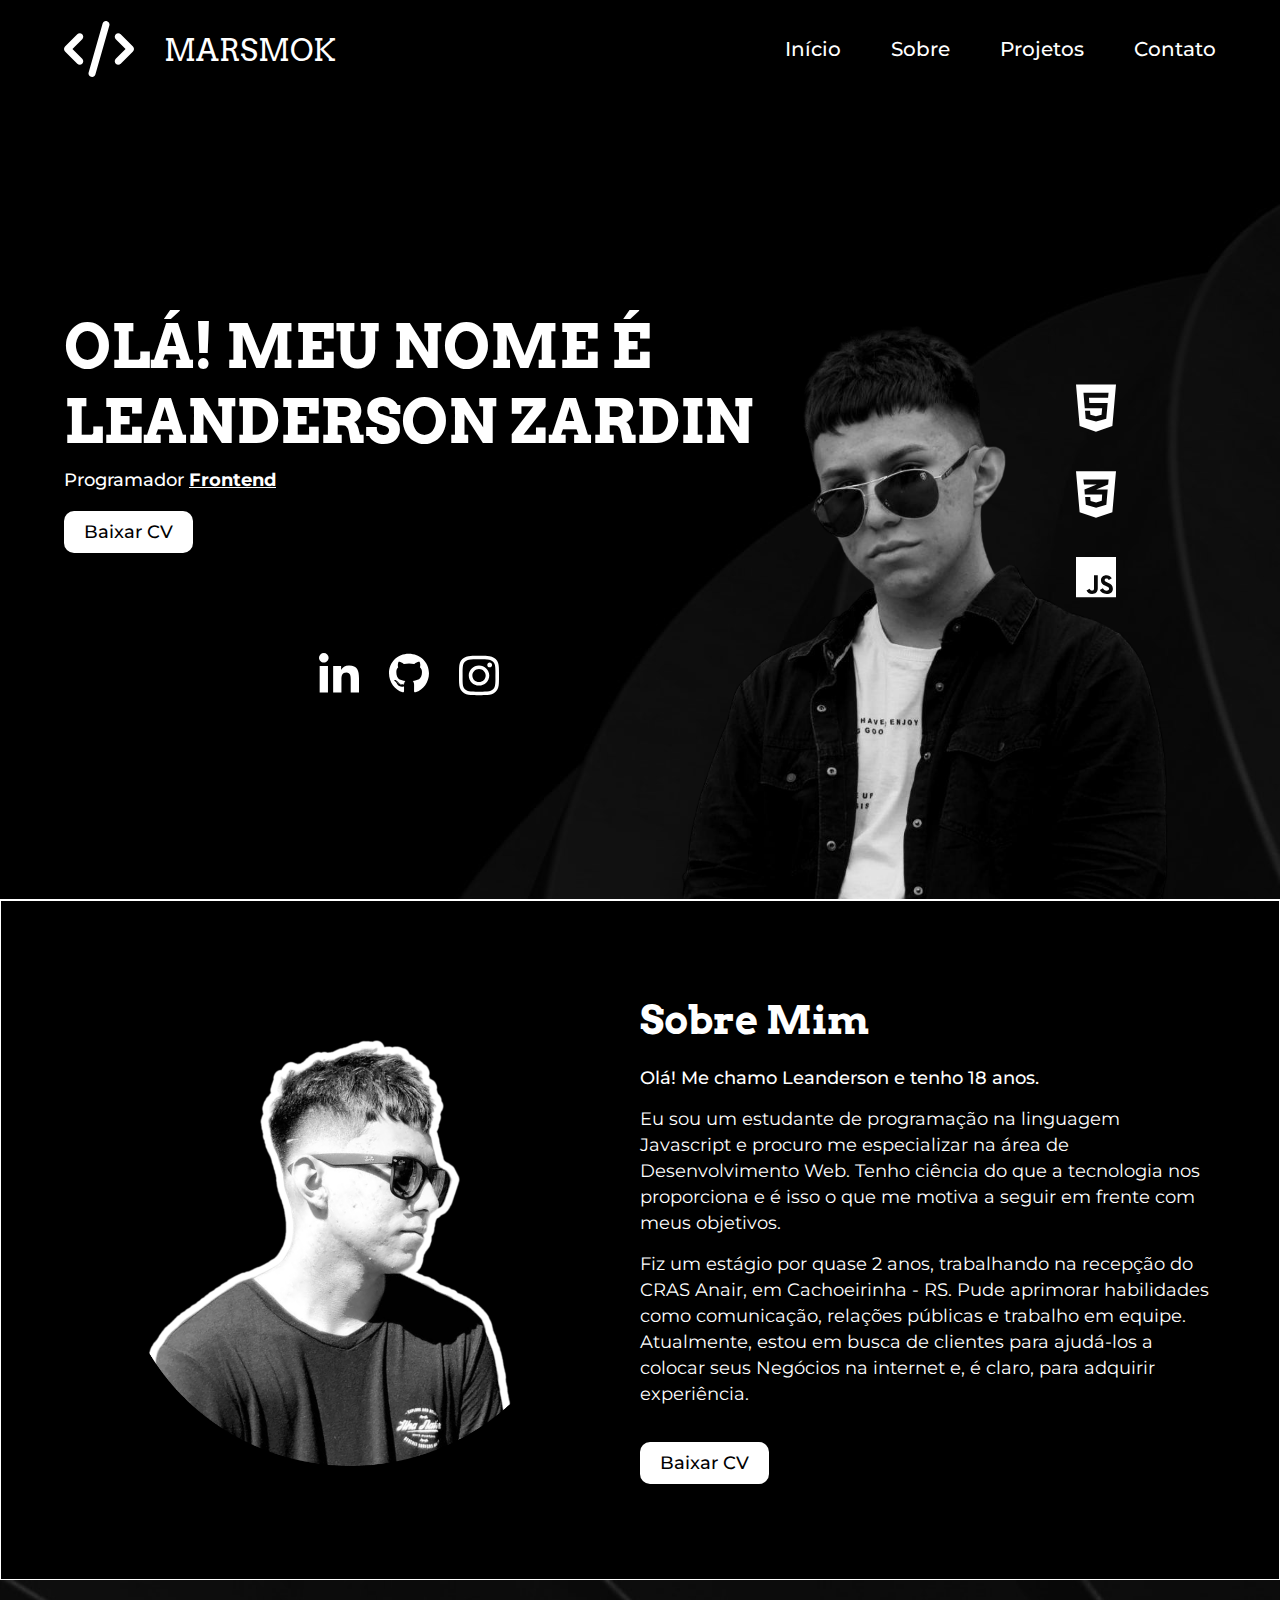
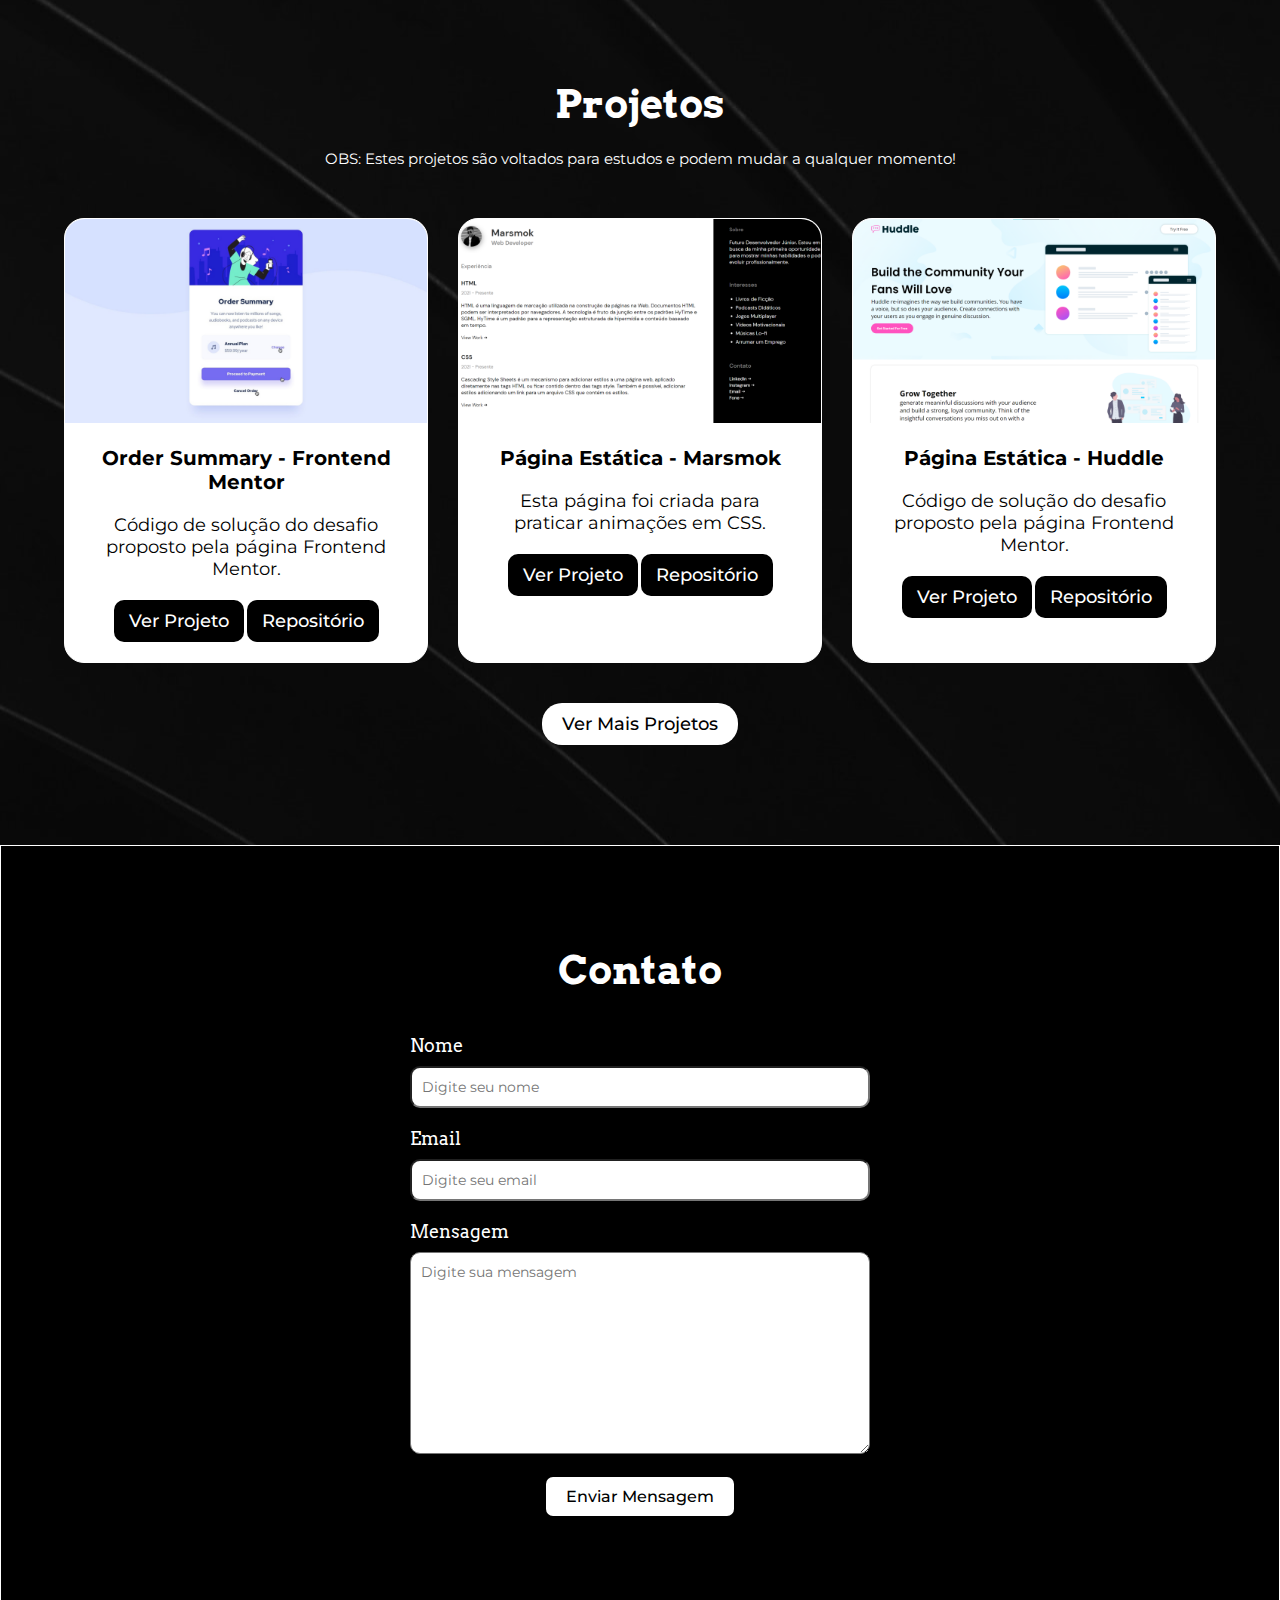
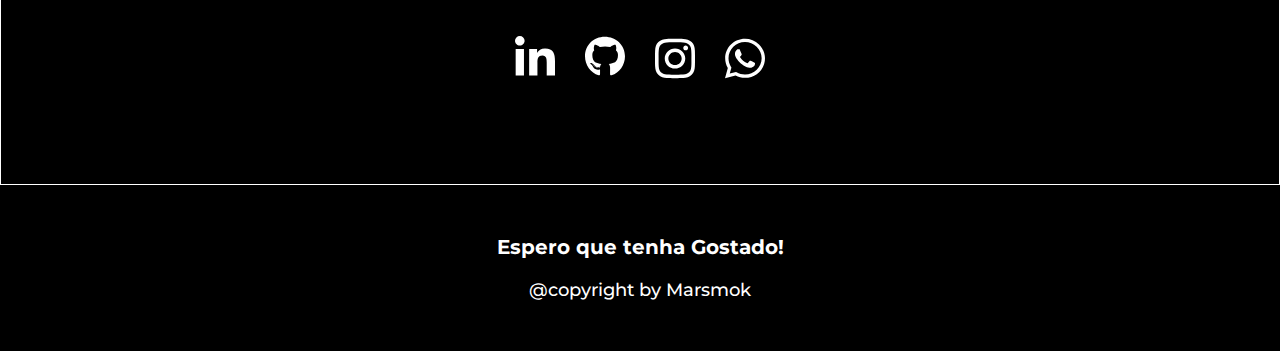
==== commit 2c012b32: "form page separada e background alterado" ====
--- a/index.html
+++ b/index.html
@@ -13,9 +13,6 @@
   <link rel="stylesheet" href="style/media.css">
 </head>
 <body>
-  <div class="background">
-    <img src="img/textura5.jpg" alt="">
-  </div>
   <header>
     <section class="container">
       <nav>
@@ -211,7 +208,7 @@
           <button type="submit">Enviar Mensagem</button>
 
           <input type="hidden" name="accessKey" value="cc113016-c545-4af8-b3ac-59f536b1e426">
-          <input type="hidden" name="redirectTo" value="http://127.0.0.1:5500/form-thanks.html">
+          <input type="hidden" name="redirectTo" value="https://portfolio-submission-page.vercel.app/">
         </form>
         <div class="social-network">
           <a href="https://www.linkedin.com/feed/">
--- a/style/general.css
+++ b/style/general.css
@@ -17,7 +17,8 @@
 }
 
 body {
-  width: 100%;  
+  width: 100%;
+  background: black;
 }
 
 .container {
@@ -34,10 +35,4 @@
 body::-webkit-scrollbar-thumb {
   background-color: white;
   border-radius: 2rem;
-}
-
-.background {
-  position: fixed;
-  z-index: -10;
-  filter: blur(4px);
 }--- a/style/header.css
+++ b/style/header.css
@@ -2,6 +2,7 @@
   width: 100%;
   height: 100vh;
   background-image: url(/img/texture3.jpg);
+  border-bottom: 1px solid white;
 }
 
 nav {
--- a/style/main.css
+++ b/style/main.css
@@ -1,12 +1,15 @@
+main {
+  background-image: url(/img/textura5.jpg);
+}
+
 /*----------------- ABOUT SECTION --------------------*/
 .first-section {
   border: 1px solid white;
 }
-
 .about-section {
   display: flex;
   align-items: center;
-  margin: 5rem auto;
+  padding: 5rem 0rem;
 }
 .about-section figure img {
   width: 100%;
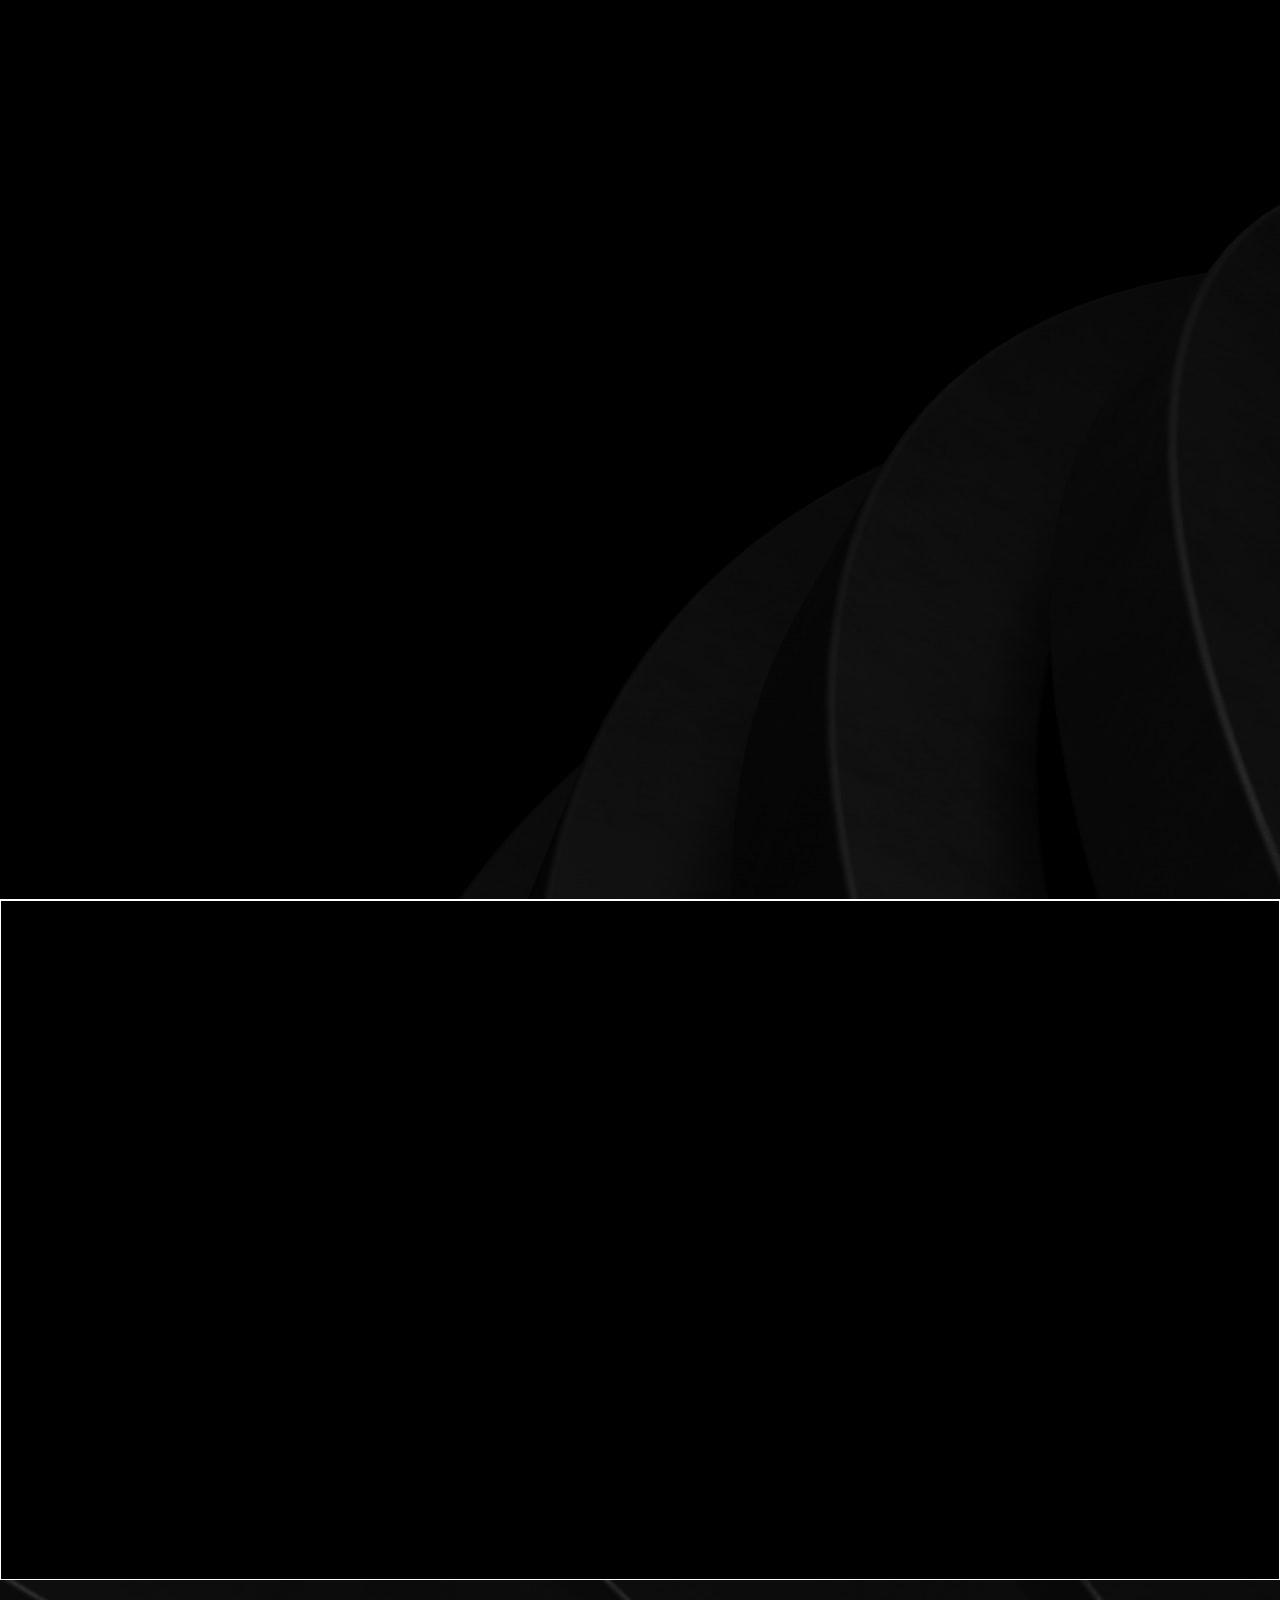
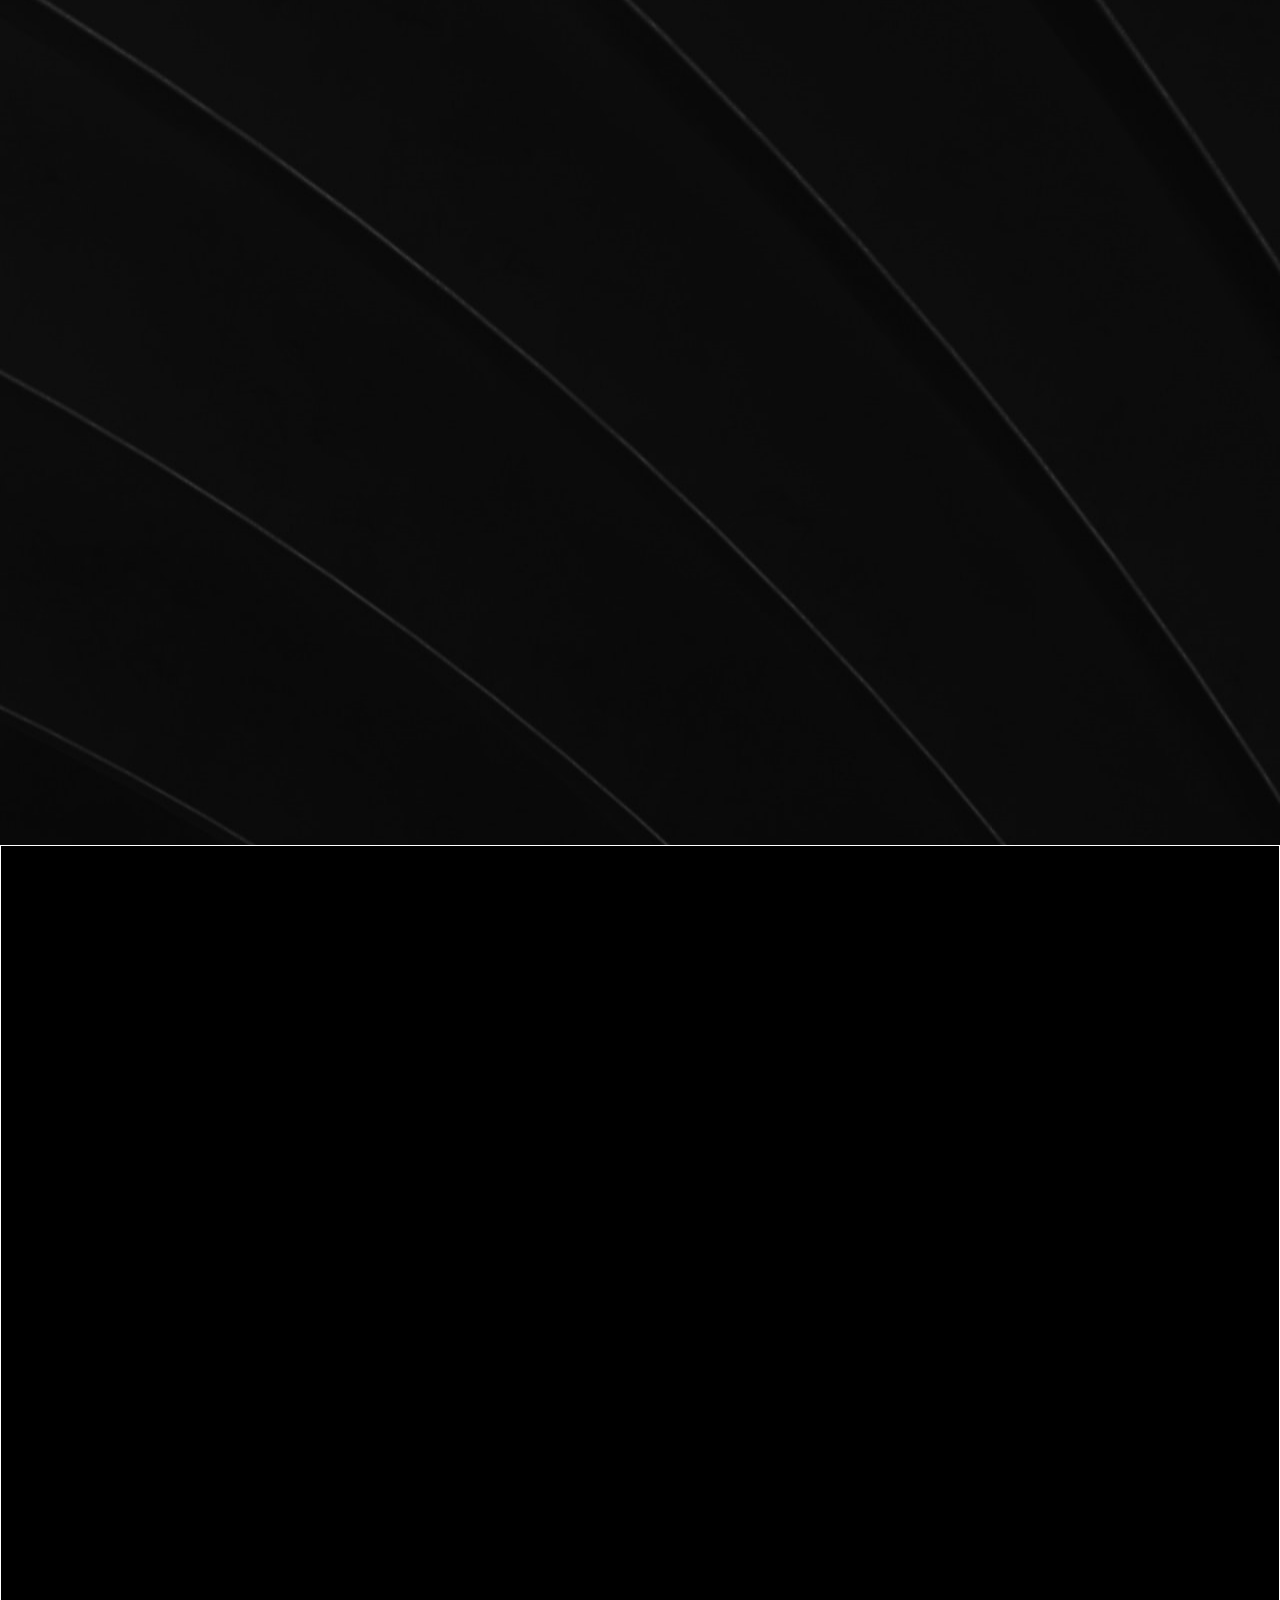
==== commit 085f6e83: "animações" ====
--- a/index.html
+++ b/index.html
@@ -11,6 +11,7 @@
   <link rel="stylesheet" href="style/main.css">
   <link rel="stylesheet" href="style/footer.css">  
   <link rel="stylesheet" href="style/media.css">
+  <link rel="stylesheet" href="style/animations.css">
 </head>
 <body>
   <header>
--- a/style/header.css
+++ b/style/header.css
@@ -8,6 +8,8 @@
 nav {
   height: 10rem;
   justify-content: space-between;
+  animation: show .2s forwards;
+  opacity: 0;
 }
 
 nav,
@@ -111,7 +113,10 @@
 }
 
 /*----------------- PRINCIPAL SECTION --------------------*/
-
+.welcome {
+  animation: show .2s .2s forwards;
+  opacity: 0;
+}
 .principal-section {
   display: flex;
   align-items: center;
@@ -131,6 +136,8 @@
   bottom: 0;
   right: 0;
   border-bottom: 1px solid white;
+  animation: show .2s .4s forwards;
+  opacity: 0;
 }
 .principal-section figure img {
   width: 100%;
--- a/style/main.css
+++ b/style/main.css
@@ -10,6 +10,8 @@
   display: flex;
   align-items: center;
   padding: 5rem 0rem;
+  animation: show .2s .6s forwards;
+  opacity: 0;
 }
 .about-section figure img {
   width: 100%;
@@ -41,6 +43,11 @@
   background-image: url(/img/textura4.jpg);
   padding: 10rem 0rem;
   text-align: center;
+}
+
+.work-container {
+  animation: show .2s .8s forwards;
+  opacity: 0;
 }
 
 .grid-work {
@@ -125,6 +132,11 @@
   border: 1px solid white;
 }
 
+.contact-container {
+  animation: show .2s 1s forwards;
+  opacity: 0;
+}
+
 .contact-section form label{
   display: block;
   font-weight: 500;
--- a/style/footer.css
+++ b/style/footer.css
@@ -2,6 +2,8 @@
   background: black;
   padding: 5rem 0rem;
   text-align: center;
+  animation: show .2s 1.2s forwards;
+  opacity: 0;
 }
 
 footer h3 {
--- a/style/animations.css
+++ b/style/animations.css
@@ -0,0 +1,10 @@
+@keyframes show {
+  from {
+    transform: translateY(50px);
+    opacity: 0;
+  }
+  to {
+    transform: translateY(0);
+    opacity: 1;
+  }
+}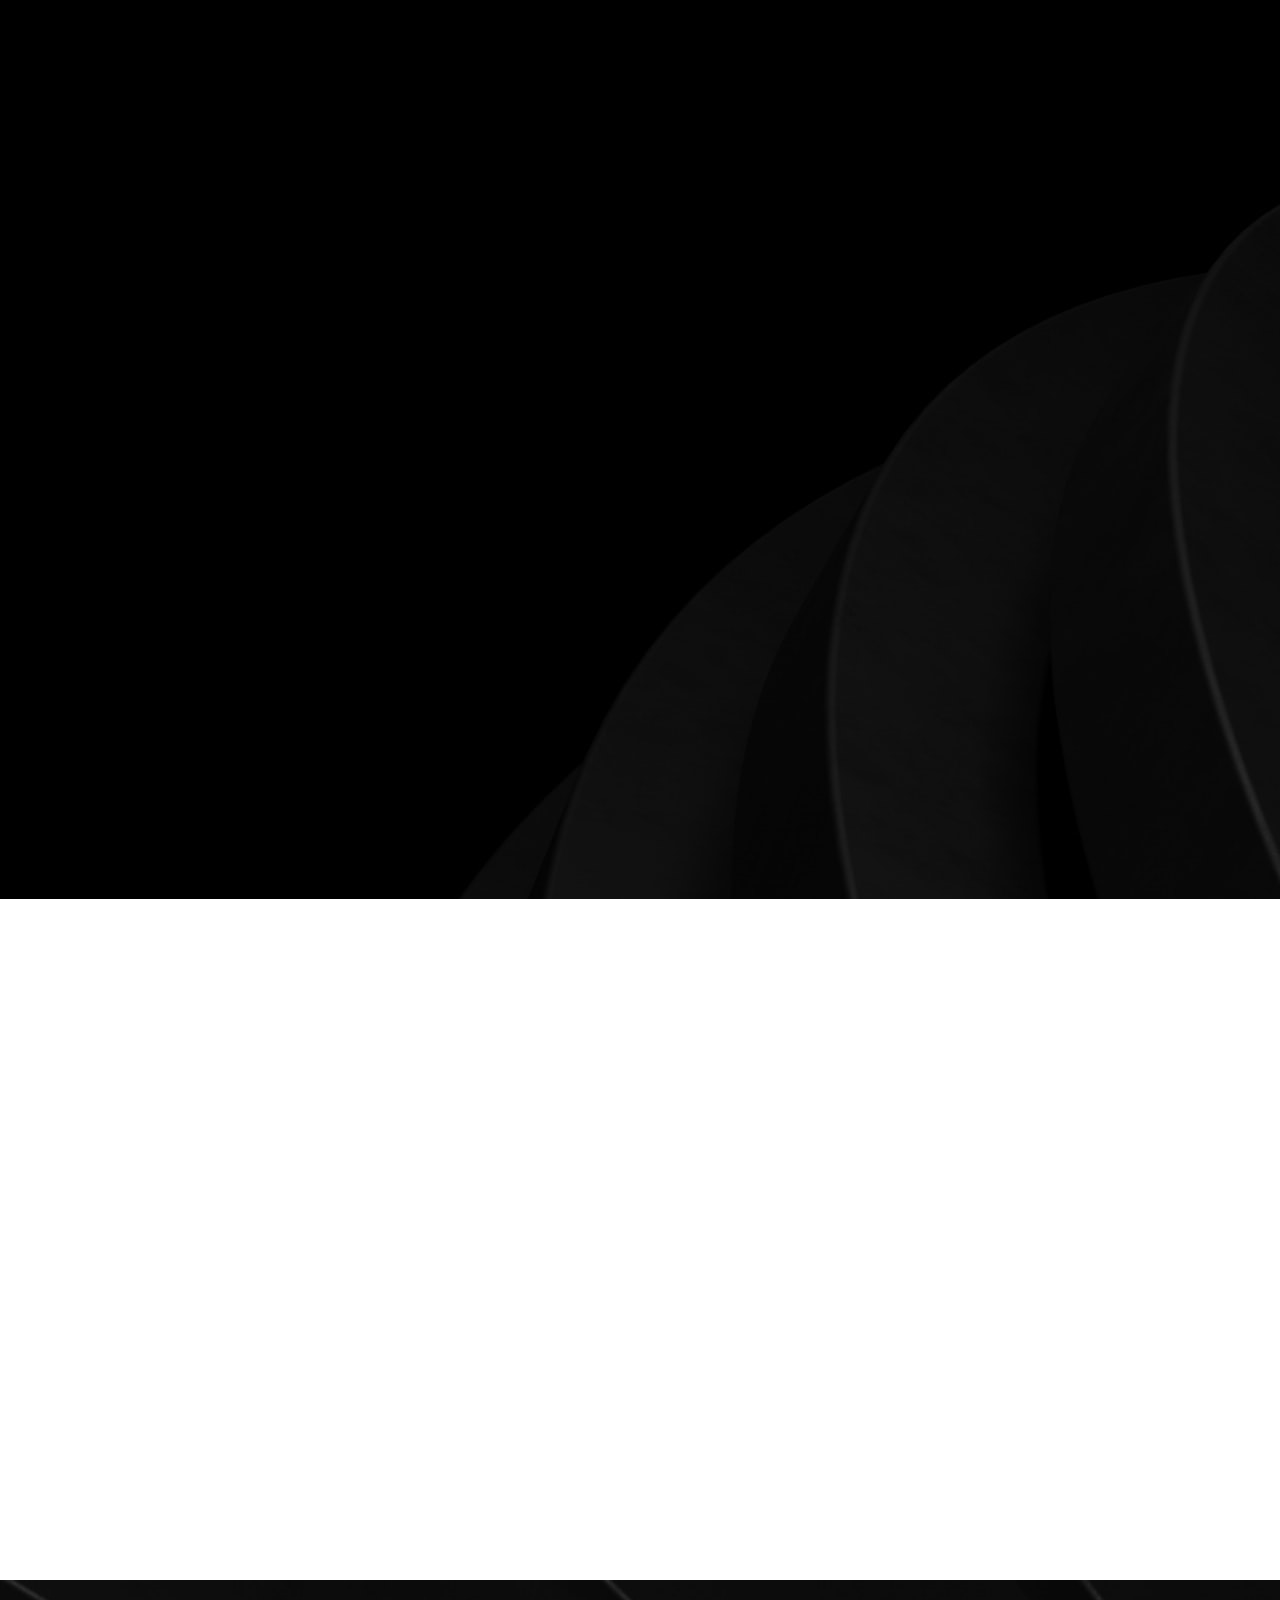
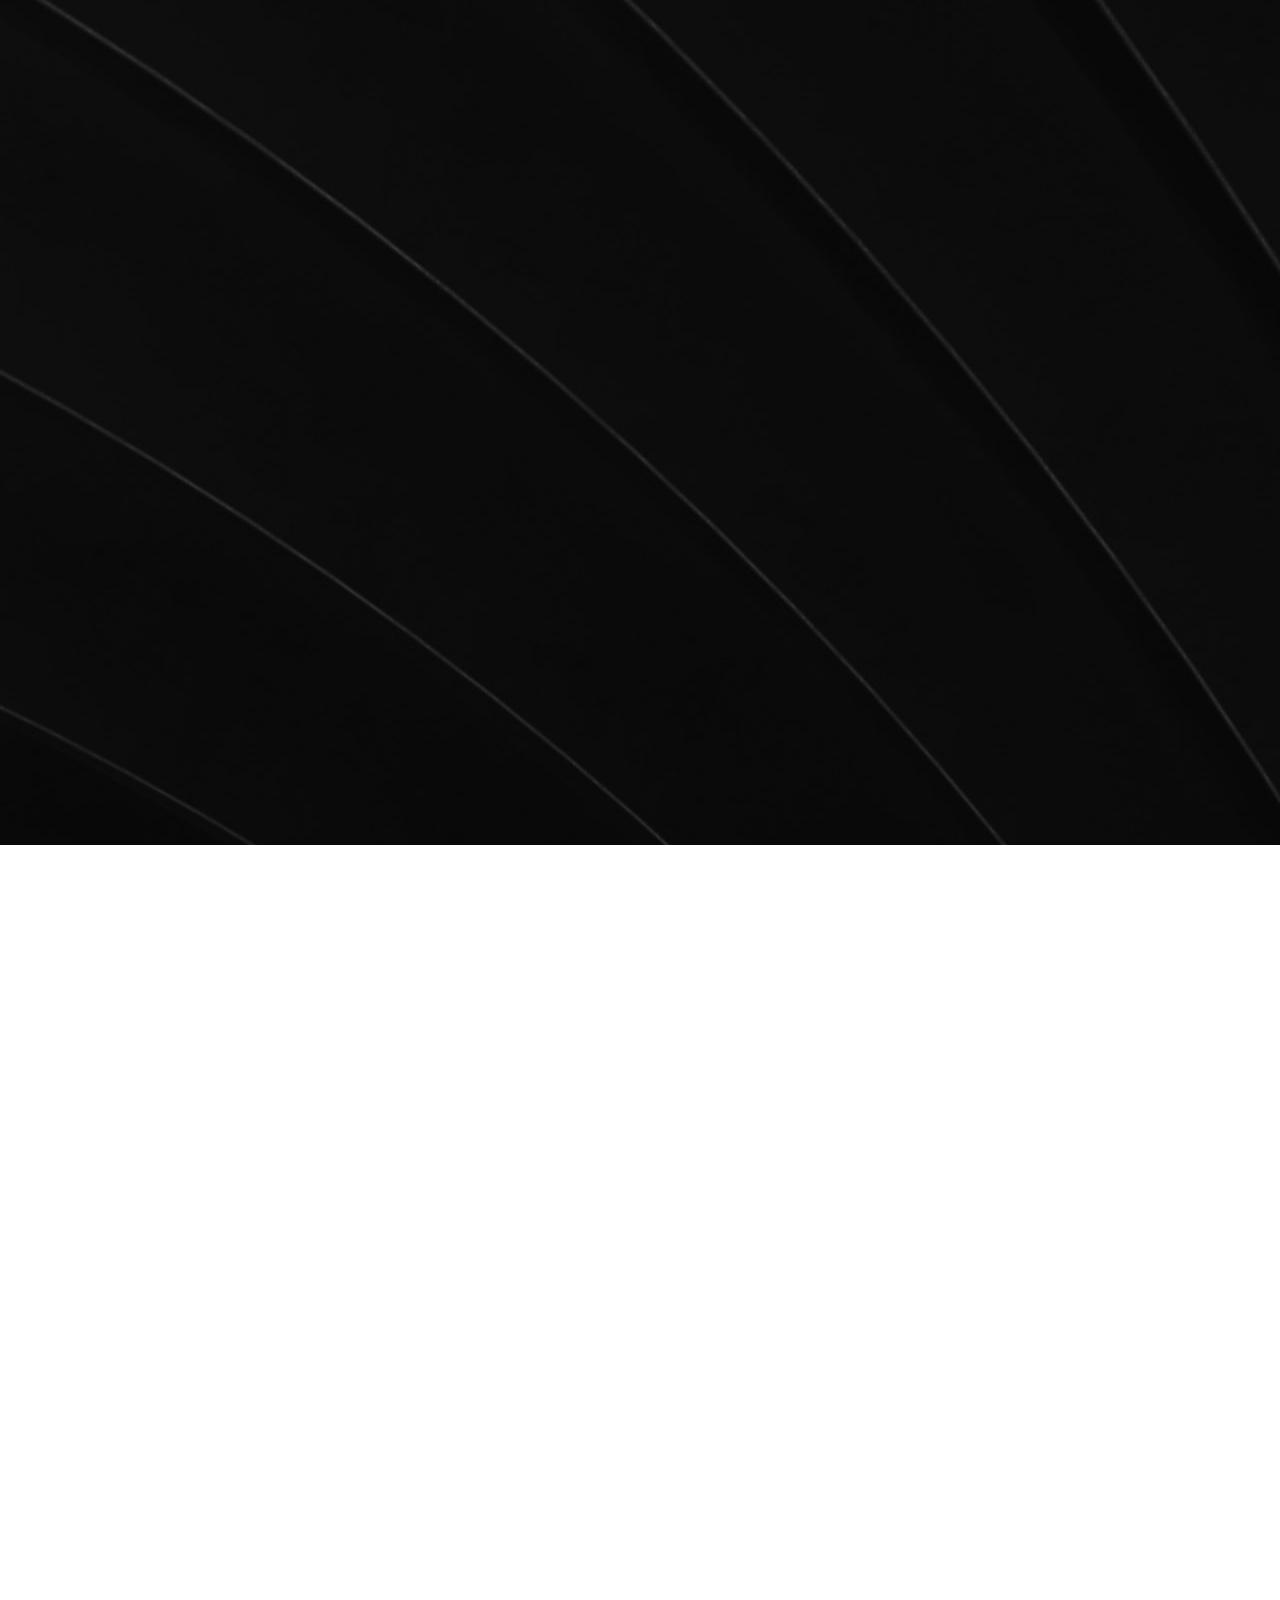
==== commit adb32735: "Bug da animação atualizado" ====
--- a/index.html
+++ b/index.html
@@ -23,7 +23,7 @@
           </figure>
           <p>MARSMOK</p>
         </div>
-        <ul>
+        <ul class="nav-ul">
           <li>
             <a href="#home">Início</a>
             <hr>
--- a/style/general.css
+++ b/style/general.css
@@ -18,7 +18,6 @@
 
 body {
   width: 100%;
-  background: black;
 }
 
 .container {
--- a/style/header.css
+++ b/style/header.css
@@ -8,8 +8,6 @@
 nav {
   height: 10rem;
   justify-content: space-between;
-  animation: show .2s forwards;
-  opacity: 0;
 }
 
 nav,
@@ -23,12 +21,21 @@
 .logo p {
   font-size: 3rem;
   font-family: "Arvo";
+  animation: show .2s forwards;
+  opacity: 0;
 }
 .logo figure {
   width: 7rem;
+  animation: show .2s forwards;
+  opacity: 0;
 }
 .logo figure img {
   width: 100%;
+}
+
+.nav-ul {
+  animation: show .2s forwards;
+  opacity: 0;
 }
 
 nav ul {
@@ -58,6 +65,7 @@
   gap: .5rem;
   justify-content: center;
   cursor: pointer;
+  animation: show .2s;
 }
 .line {
   width: 100%;
@@ -89,27 +97,26 @@
 #toggle.active .menu-hidden {
   position: fixed;
   height: 100vh;
-  width: 100vw;
+  width: 100%;
   background-image: url(/img/texture3.jpg);
   background-position: left;
   z-index: 10;
-  left: 0;
-  bottom: 0;
-  overflow: hidden;
+  inset: 0;
   display: flex;
   justify-content: center;
   align-items: center;
 }
 
 #toggle.active .menu-hidden ul {
-  display: block;
   text-align: center;
   display: flex;
   flex-direction: column;
   gap: 4rem;
+  z-index: inherit;
 }
 #toggle.active .menu-hidden ul li a{
   font-size: 4rem;
+  z-index: inherit;
 }
 
 /*----------------- PRINCIPAL SECTION --------------------*/
@@ -126,6 +133,7 @@
   width: 100%;
   position: relative;
   overflow: hidden;
+  z-index: 1;
 }
 
 .principal-section figure {
--- a/style/footer.css
+++ b/style/footer.css
@@ -2,8 +2,6 @@
   background: black;
   padding: 5rem 0rem;
   text-align: center;
-  animation: show .2s 1.2s forwards;
-  opacity: 0;
 }
 
 footer h3 {
@@ -14,4 +12,9 @@
 footer p {
   font-size: 1.8rem;
   font-weight: 500;
+}
+
+.footer-container {
+  animation: show .2s 1.2s forwards;
+  opacity: 0;
 }--- a/style/animations.css
+++ b/style/animations.css
@@ -7,4 +7,13 @@
     transform: translateY(0);
     opacity: 1;
   }
+}
+
+@keyframes left {
+  from {
+    transform: translateX(-100%);
+  }
+  to {
+    transform: translateX(0);
+  }
 }